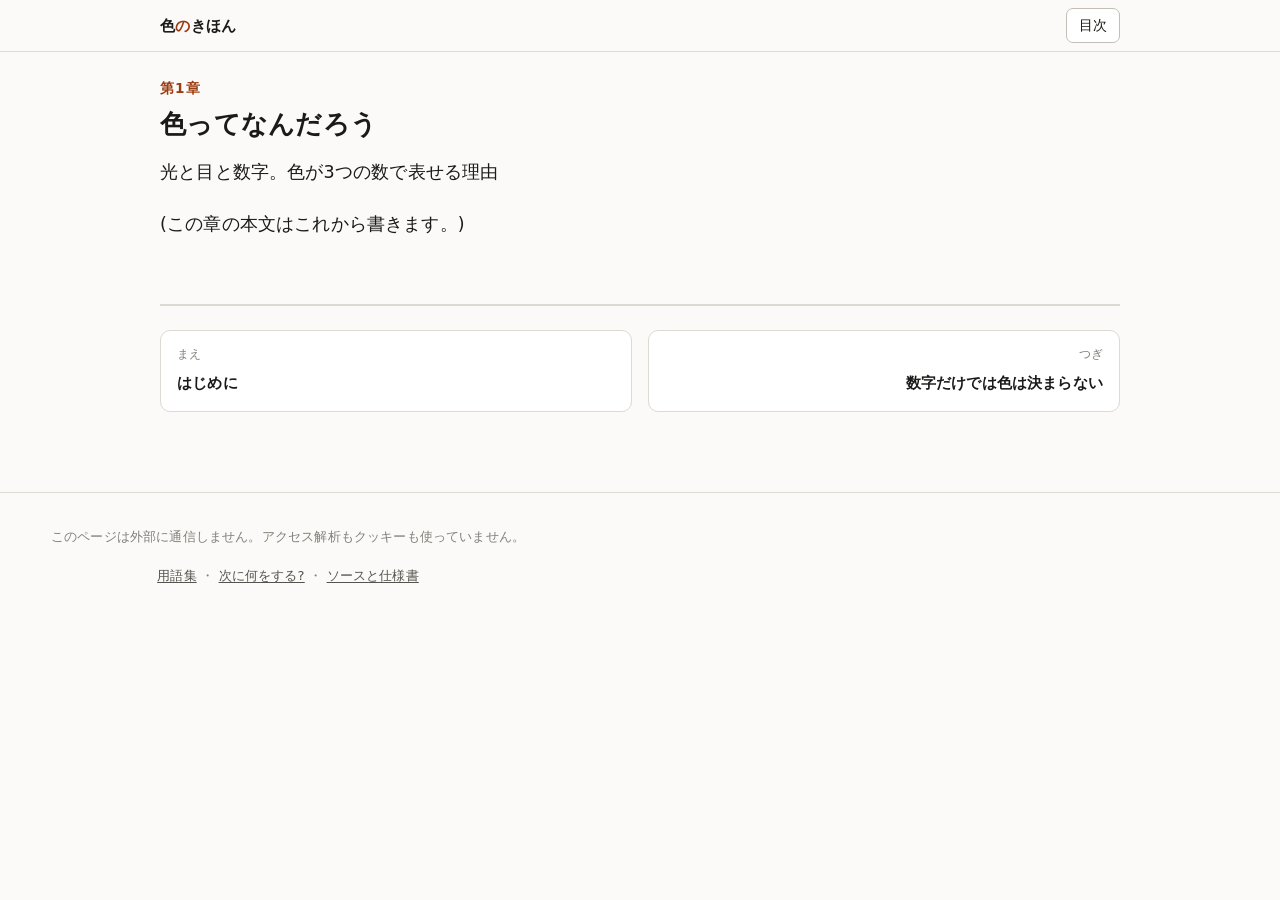
==== ch01.html @ 48e501cc "feat: 学習サイトの基盤を実装 (P1) ビルド不要の静的サイトとして、色計算・描画・UI の土台を作った。  コア: - js/core/color.js: 色空間の定義。原色と白色点から RG" ====
<!DOCTYPE html>
<html lang="ja">
<head>
<meta charset="utf-8">
<meta name="viewport" content="width=device-width, initial-scale=1">
<title>色ってなんだろう | 色のきほん — OCIO と ACES をさわって学ぶ</title>
<meta name="description" content="光と目と数字。色が3つの数で表せる理由">
<meta name="color-scheme" content="light dark">
<link rel="stylesheet" href="assets/css/site.css">
<link rel="icon" href="data:image/svg+xml,%3Csvg xmlns='http://www.w3.org/2000/svg' viewBox='0 0 32 32'%3E%3Crect width='32' height='32' rx='7' fill='%239a3d12'/%3E%3Ccircle cx='12' cy='13' r='6' fill='%23f2b134'/%3E%3Ccircle cx='20' cy='19' r='6' fill='%23e8e4dc' opacity='.85'/%3E%3C/svg%3E">
<script type="module" src="js/main.js"></script>
</head>
<body data-chapter="ch01">
<header class="site-header">
  <div class="site-header-inner">
    <p class="site-title"><a href="index.html">色<span>の</span>きほん</a></p>
    <button class="btn nav-toggle" type="button" aria-controls="chapter-nav" aria-expanded="true" hidden>目次</button>
  </div>
  <nav class="chapter-nav" id="chapter-nav" aria-label="目次">
    <ol>
      <li><a href="index.html"><span class="num">0</span>はじめに</a></li>
      <li><a href="ch01.html" aria-current="page"><span class="num">1</span>色ってなんだろう</a></li>
      <li><a href="ch02.html"><span class="num">2</span>数字だけでは色は決まらない</a></li>
      <li><a href="ch03.html"><span class="num">3</span>明るさの数字は正直じゃない</a></li>
      <li><a href="ch04.html"><span class="num">4</span>見える範囲がちがう</a></li>
      <li><a href="ch05.html"><span class="num">5</span>混ぜると壊れる</a></li>
      <li><a href="ch06.html"><span class="num">6</span>OCIO の登場</a></li>
      <li><a href="ch07.html"><span class="num">7</span>config.ocio をさわる</a></li>
      <li><a href="ch08.html"><span class="num">8</span>ACES というみんなのルール</a></li>
      <li><a href="ch09.html"><span class="num">9</span>グレーディングはどこに入れる</a></li>
      <li><a href="ch10.html"><span class="num">10</span>HDR — 明るいテレビにも届ける</a></li>
      <li><a href="ch11.html"><span class="num">11</span>まとめとチェックテスト</a></li>
      <li><a href="glossary.html"><span class="num">A</span>用語集</a></li>
      <li><a href="next.html"><span class="num">B</span>次に何をする?</a></li>
    </ol>
  </nav>
</header>
<main>
<!-- BODY:START -->
<p class="chapter-kicker">第1章</p>
<h1>色ってなんだろう</h1>
<p class="lead">光と目と数字。色が3つの数で表せる理由</p>
<p>(この章の本文はこれから書きます。)</p>
<!-- BODY:END -->
<nav class="chapter-foot" aria-label="前後の章">
    <a class="prev" href="index.html" rel="prev"><span class="dir">まえ</span><span class="ttl">はじめに</span></a>
    <a class="next" href="ch02.html" rel="next"><span class="dir">つぎ</span><span class="ttl">数字だけでは色は決まらない</span></a>
  </nav>
</main>
<footer class="site-footer">
  <p>このページは外部に通信しません。アクセス解析もクッキーも使っていません。</p>
  <p><a href="glossary.html">用語集</a> ・ <a href="next.html">次に何をする?</a> ・
     <a href="https://github.com/ytaniytani/OCIO-basics">ソースと仕様書</a></p>
</footer>
</body>
</html>
---- assets/css/site.css ----
/* site.css — OCIO/ACES 学習サイトの共通スタイル
   方針: スマートフォンの縦持ちを第一に。外部フォントもCDNも使いません。 */

:root {
  color-scheme: light dark;

  --bg: #fbfaf8;
  --bg-raised: #ffffff;
  --bg-sunken: #f1efec;
  --ink: #1b1a18;
  --ink-soft: #56534e;
  --ink-faint: #83807a;
  --line: #ddd9d3;
  --line-strong: #c3beb6;

  --accent: #9a3d12;
  --accent-soft: #f4e6dd;
  --good: #1f6b3f;
  --good-soft: #e2f0e7;
  --warn: #8a5a00;
  --warn-soft: #f8ecd2;
  --bad: #a32020;
  --bad-soft: #f8e2e0;

  --radius: 10px;
  --shadow: 0 1px 2px rgba(28, 24, 20, .06), 0 6px 18px rgba(28, 24, 20, .05);

  --measure: 34rem;
  --sans: system-ui, -apple-system, "Hiragino Sans", "Hiragino Kaku Gothic ProN",
          "Noto Sans JP", "Yu Gothic UI", Meiryo, sans-serif;
  --mono: ui-monospace, SFMono-Regular, Menlo, Consolas, "Noto Sans Mono", monospace;
}

@media (prefers-color-scheme: dark) {
  :root {
    --bg: #16150f;
    --bg-raised: #1f1d17;
    --bg-sunken: #100f0b;
    --ink: #eae6dd;
    --ink-soft: #b3ada1;
    --ink-faint: #8a857a;
    --line: #34312a;
    --line-strong: #4b473e;
    --accent: #f0a06a;
    --accent-soft: #37271d;
    --good: #7fd0a0;
    --good-soft: #1c2c22;
    --warn: #e2b45c;
    --warn-soft: #2e2617;
    --bad: #f0908a;
    --bad-soft: #331d1c;
    --shadow: 0 1px 2px rgba(0, 0, 0, .4), 0 6px 18px rgba(0, 0, 0, .3);
  }
}

* { box-sizing: border-box; }

html { -webkit-text-size-adjust: 100%; }

body {
  margin: 0;
  background: var(--bg);
  color: var(--ink);
  font-family: var(--sans);
  font-size: 17px;
  line-height: 1.85;
  letter-spacing: .01em;
  overflow-wrap: anywhere;
  word-break: normal;
  line-break: strict;
}

/* ---------- ヘッダとナビ ---------- */

.site-header {
  position: sticky;
  top: 0;
  z-index: 20;
  background: color-mix(in srgb, var(--bg) 88%, transparent);
  backdrop-filter: blur(8px);
  border-bottom: 1px solid var(--line);
}

.site-header-inner {
  max-width: 62rem;
  margin: 0 auto;
  padding: .5rem 1rem;
  display: flex;
  align-items: center;
  gap: .75rem;
}

.site-title {
  font-size: .95rem;
  font-weight: 700;
  margin: 0;
  letter-spacing: .02em;
}
.site-title a { color: inherit; text-decoration: none; }
.site-title span { color: var(--accent); }

.nav-toggle {
  margin-left: auto;
  font-size: .85rem;
  padding: .35rem .7rem;
}

.chapter-nav {
  border-bottom: 1px solid var(--line);
  background: var(--bg-raised);
}
.chapter-nav ol {
  max-width: 62rem;
  margin: 0 auto;
  padding: .5rem 1rem 1rem;
  list-style: none;
  display: grid;
  gap: .15rem;
}
.chapter-nav a {
  display: block;
  padding: .4rem .55rem;
  border-radius: 6px;
  color: var(--ink-soft);
  text-decoration: none;
  font-size: .9rem;
  line-height: 1.5;
}
.chapter-nav a:hover { background: var(--bg-sunken); color: var(--ink); }
.chapter-nav a[aria-current="page"] {
  background: var(--accent-soft);
  color: var(--accent);
  font-weight: 700;
}
.chapter-nav .num {
  display: inline-block;
  min-width: 1.9em;
  color: var(--ink-faint);
  font-variant-numeric: tabular-nums;
}
.chapter-nav a[aria-current="page"] .num { color: inherit; }
.chapter-nav[hidden] { display: none; }

/* ---------- 本文 ---------- */

main {
  max-width: 62rem;
  margin: 0 auto;
  padding: 1.5rem 1rem 5rem;
}

.chapter-kicker {
  color: var(--accent);
  font-weight: 700;
  font-size: .85rem;
  letter-spacing: .08em;
  margin: 0 0 .3rem;
}

h1 {
  font-size: 1.6rem;
  line-height: 1.45;
  margin: 0 0 .8rem;
  letter-spacing: .01em;
}

h2 {
  font-size: 1.2rem;
  line-height: 1.55;
  margin: 3rem 0 .9rem;
  padding-top: .6rem;
  border-top: 2px solid var(--line);
}

h3 { font-size: 1.02rem; margin: 2rem 0 .6rem; }

p, ul, ol, dl { max-width: var(--measure); }
p { margin: 0 0 1.1em; }

main > ul, main > ol { padding-left: 1.3em; margin: 0 0 1.2em; }
li { margin-bottom: .5em; }

a { color: var(--accent); text-underline-offset: .18em; }

code {
  font-family: var(--mono);
  font-size: .88em;
  background: var(--bg-sunken);
  padding: .12em .38em;
  border-radius: 4px;
  border: 1px solid var(--line);
}

pre {
  background: var(--bg-sunken);
  border: 1px solid var(--line);
  border-radius: var(--radius);
  padding: .9rem 1rem;
  overflow-x: auto;
  font-size: .84rem;
  line-height: 1.7;
}
pre code { background: none; border: 0; padding: 0; font-size: inherit; }

ruby rt { font-size: .5em; color: var(--ink-faint); }

/* ---------- 5ステップの見出し ---------- */

.step {
  margin: 2.5rem 0 1rem;
  display: flex;
  align-items: center;
  gap: .55rem;
  font-weight: 700;
  font-size: 1.08rem;
}
.step::before {
  content: attr(data-step);
  flex: none;
  font-size: .7rem;
  letter-spacing: .1em;
  padding: .2em .6em;
  border-radius: 99px;
  background: var(--accent-soft);
  color: var(--accent);
}
.step.step-trouble::before { background: var(--bad-soft); color: var(--bad); }
.step.step-fix::before { background: var(--good-soft); color: var(--good); }

/* ---------- 用語と注意 ---------- */

.term {
  font-weight: 700;
  border-bottom: 2px dotted var(--line-strong);
  text-decoration: none;
  color: inherit;
}
.term:hover { border-bottom-color: var(--accent); }

.note, .callout {
  max-width: var(--measure);
  margin: 1.4rem 0;
  padding: .9rem 1.1rem;
  border-radius: var(--radius);
  border: 1px solid var(--line);
  background: var(--bg-raised);
  font-size: .95rem;
}
.note > :last-child, .callout > :last-child { margin-bottom: 0; }
.note-title { font-weight: 700; margin: 0 0 .4em; font-size: .92rem; }

.callout-warn { background: var(--warn-soft); border-color: transparent; }
.callout-warn .note-title { color: var(--warn); }
.callout-good { background: var(--good-soft); border-color: transparent; }
.callout-good .note-title { color: var(--good); }
.callout-bad { background: var(--bad-soft); border-color: transparent; }
.callout-bad .note-title { color: var(--bad); }

.recap {
  max-width: var(--measure);
  margin: 2.5rem 0;
  padding: 1rem 1.2rem;
  background: var(--accent-soft);
  border-radius: var(--radius);
}
.recap h2, .recap h3 { margin: 0 0 .5rem; border: 0; padding: 0; font-size: 1rem; color: var(--accent); }
.recap ul { margin: 0; padding-left: 1.2em; }
.recap li { margin-bottom: .35em; }

/* ---------- 表 ---------- */

.table-wrap { overflow-x: auto; margin: 1.4rem 0; }
table {
  border-collapse: collapse;
  font-size: .9rem;
  min-width: 100%;
}
th, td {
  border: 1px solid var(--line);
  padding: .5rem .7rem;
  text-align: left;
  vertical-align: top;
}
th { background: var(--bg-sunken); font-weight: 700; }
td.num, th.num { text-align: right; font-variant-numeric: tabular-nums; font-family: var(--mono); }

/* ---------- インタラクティブ部品 ---------- */

.widget {
  margin: 1.8rem 0 2.4rem;
  border: 1px solid var(--line);
  border-radius: var(--radius);
  background: var(--bg-raised);
  box-shadow: var(--shadow);
  overflow: hidden;
}
.widget-wide { max-width: none; }

.w-head {
  display: flex;
  align-items: flex-start;
  gap: .6rem;
  padding: .85rem 1rem .1rem;
}
.w-title { margin: 0; font-size: 1rem; line-height: 1.5; }
.w-badges { margin-left: auto; display: flex; gap: .3rem; flex-wrap: wrap; }

.badge {
  font-size: .68rem;
  font-weight: 700;
  letter-spacing: .04em;
  padding: .2em .55em;
  border-radius: 99px;
  white-space: nowrap;
  line-height: 1.7;
}
.badge-simplified { background: var(--warn-soft); color: var(--warn); }
.badge-gpu { background: var(--bg-sunken); color: var(--ink-faint); }

.w-aim {
  margin: 0;
  padding: 0 1rem .8rem;
  font-size: .88rem;
  color: var(--ink-soft);
  max-width: none;
}

.w-view {
  background: var(--bg-sunken);
  border-top: 1px solid var(--line);
  border-bottom: 1px solid var(--line);
  padding: .8rem;
  display: grid;
  gap: .8rem;
}
.w-view canvas, .w-view svg, .w-view img {
  display: block;
  width: 100%;
  height: auto;
  border-radius: 6px;
  background: #000;
}
.w-view svg { background: transparent; }

.pane { display: grid; gap: .35rem; }
.pane-label {
  font-size: .78rem;
  font-weight: 700;
  color: var(--ink-soft);
  display: flex;
  gap: .4rem;
  align-items: baseline;
}
.pane-label .tag {
  font-weight: 400;
  color: var(--ink-faint);
  font-size: .72rem;
}
.pane-grid { display: grid; gap: .8rem; }
@media (min-width: 40rem) {
  .pane-grid.cols-2 { grid-template-columns: 1fr 1fr; }
  .pane-grid.cols-3 { grid-template-columns: repeat(3, 1fr); }
}

.w-controls {
  padding: .85rem 1rem;
  display: grid;
  gap: .75rem;
}

.w-readout {
  padding: .7rem 1rem;
  background: var(--bg-sunken);
  border-top: 1px solid var(--line);
  font-size: .88rem;
  line-height: 1.7;
  min-height: 2.5rem;
}
.w-readout b { color: var(--accent); font-variant-numeric: tabular-nums; }
.w-readout .kv { font-family: var(--mono); font-size: .85em; }

.w-foot {
  display: flex;
  align-items: center;
  gap: .8rem;
  padding: .6rem 1rem .8rem;
  flex-wrap: wrap;
}

.w-details { font-size: .88rem; flex: 1 1 12rem; }
.w-details summary { cursor: pointer; color: var(--ink-soft); }
.w-details-body { padding-top: .6rem; }
.w-details-body p, .w-details-body ul, .w-details-body table { max-width: none; }

.widget-error { padding: 1rem; }
.widget-error .err { font-size: .75rem; color: var(--ink-faint); }

/* ---------- 操作部品 ---------- */

.btn {
  font: inherit;
  font-size: .85rem;
  padding: .42em .9em;
  border-radius: 7px;
  border: 1px solid var(--line-strong);
  background: var(--bg-raised);
  color: var(--ink);
  cursor: pointer;
  line-height: 1.6;
}
.btn:hover { background: var(--bg-sunken); }
.btn:active { transform: translateY(1px); }

.btn-choice[aria-checked="true"] {
  background: var(--accent);
  border-color: var(--accent);
  color: #fff;
  font-weight: 700;
}
@media (prefers-color-scheme: dark) {
  .btn-choice[aria-checked="true"] { color: #1a1206; }
}

.btn-primary { background: var(--accent); border-color: var(--accent); color: #fff; font-weight: 700; }
@media (prefers-color-scheme: dark) { .btn-primary { color: #1a1206; } }

.ctl { display: grid; gap: .3rem; }
.ctl-label { font-size: .82rem; font-weight: 700; color: var(--ink-soft); }
.ctl-note { font-size: .78rem; color: var(--ink-faint); font-weight: 400; }

.ctl-row { display: flex; align-items: center; gap: .55rem; }
.ctl-range { flex: 1 1 auto; min-width: 6rem; accent-color: var(--accent); height: 1.6rem; }
.ctl-num {
  width: 5.2rem;
  font: inherit;
  font-family: var(--mono);
  font-size: .82rem;
  padding: .25em .4em;
  text-align: right;
  border: 1px solid var(--line-strong);
  border-radius: 6px;
  background: var(--bg);
  color: var(--ink);
}
.ctl-unit { font-size: .8rem; color: var(--ink-faint); min-width: 2rem; }

.ctl-btns { display: flex; flex-wrap: wrap; gap: .35rem; }
.ctl-btns.compact .btn { font-size: .78rem; padding: .3em .65em; }

.ctl-toggle {
  display: flex;
  align-items: center;
  gap: .5rem;
  cursor: pointer;
  font-size: .85rem;
}
.ctl-check { width: 1.05rem; height: 1.05rem; accent-color: var(--accent); }
.ctl-toggle .ctl-label { font-weight: 400; color: var(--ink); }

.ctl-select {
  font: inherit;
  font-size: .85rem;
  padding: .35em .5em;
  border-radius: 6px;
  border: 1px solid var(--line-strong);
  background: var(--bg);
  color: var(--ink);
}

.ctl-group { display: flex; flex-wrap: wrap; gap: .9rem 1.2rem; align-items: flex-end; }
.ctl-group > .ctl { flex: 1 1 12rem; }

.swatch { display: inline-flex; align-items: center; gap: .35rem; }
.swatch-box {
  width: 1.1em; height: 1.1em;
  border-radius: 3px;
  border: 1px solid var(--line-strong);
  display: inline-block;
}

:focus-visible {
  outline: 2px solid var(--accent);
  outline-offset: 2px;
  border-radius: 4px;
}

/* ---------- JavaScript が動かないとき ---------- */

.js-required {
  border: 1px dashed var(--line-strong);
  border-radius: var(--radius);
  padding: 1rem;
  margin: 1.6rem 0;
  color: var(--ink-soft);
  font-size: .9rem;
  background: var(--bg-sunken);
}
.js-required .fallback-title { font-weight: 700; margin-bottom: .3em; }

/* ---------- 章の前後リンク ---------- */

.chapter-foot {
  margin-top: 4rem;
  padding-top: 1.5rem;
  border-top: 2px solid var(--line);
  display: flex;
  gap: 1rem;
  flex-wrap: wrap;
  justify-content: space-between;
}
.chapter-foot a {
  flex: 1 1 12rem;
  padding: .8rem 1rem;
  border: 1px solid var(--line);
  border-radius: var(--radius);
  background: var(--bg-raised);
  text-decoration: none;
  color: var(--ink);
}
.chapter-foot a:hover { border-color: var(--accent); }
.chapter-foot .dir { display: block; font-size: .74rem; color: var(--ink-faint); }
.chapter-foot .ttl { font-weight: 700; font-size: .92rem; }
.chapter-foot .next { text-align: right; }

.site-footer {
  border-top: 1px solid var(--line);
  padding: 2rem 1rem 3rem;
  color: var(--ink-faint);
  font-size: .82rem;
  text-align: center;
}
.site-footer a { color: var(--ink-soft); }

/* ---------- トップページ ---------- */

.hero { padding: 1rem 0 .5rem; }
.hero h1 { font-size: 1.9rem; }
.hero .lead { font-size: 1.05rem; color: var(--ink-soft); max-width: var(--measure); }

.toc-grid {
  display: grid;
  gap: .7rem;
  margin: 1.5rem 0;
  max-width: none;
  padding: 0;
  list-style: none;
}
@media (min-width: 46rem) { .toc-grid { grid-template-columns: 1fr 1fr; } }
.toc-grid li { margin: 0; }
.toc-card {
  display: block;
  padding: .9rem 1rem;
  border: 1px solid var(--line);
  border-radius: var(--radius);
  background: var(--bg-raised);
  text-decoration: none;
  color: var(--ink);
  height: 100%;
}
.toc-card:hover { border-color: var(--accent); }
.toc-card .n { font-size: .74rem; color: var(--accent); font-weight: 700; letter-spacing: .06em; }
.toc-card .t { display: block; font-weight: 700; margin: .1rem 0 .25rem; }
.toc-card .d { display: block; font-size: .84rem; color: var(--ink-soft); line-height: 1.65; }
.toc-card .done { color: var(--good); font-size: .78rem; font-weight: 700; }

@media (prefers-reduced-motion: reduce) {
  *, *::before, *::after {
    animation-duration: .001ms !important;
    transition-duration: .001ms !important;
    scroll-behavior: auto !important;
  }
}

@media (min-width: 52rem) {
  body { font-size: 17.5px; }
  .chapter-nav ol { grid-template-columns: repeat(2, 1fr); }
}

/* ---------- メーター(I-01 など) ---------- */

.meters { display: grid; gap: .4rem; }
.meter {
  display: grid;
  grid-template-columns: 6.5rem 1fr 4rem;
  align-items: center;
  gap: .6rem;
  font-size: .82rem;
}
.meter .mk { color: var(--ink-soft); font-weight: 700; }
.meter .mb {
  height: .62rem;
  background: var(--bg);
  border: 1px solid var(--line-strong);
  border-radius: 99px;
  overflow: hidden;
}
.meter .mb i { display: block; height: 100%; background: var(--accent); }
.meter .mv {
  font-family: var(--mono);
  font-variant-numeric: tabular-nums;
  text-align: right;
  font-size: .8rem;
}
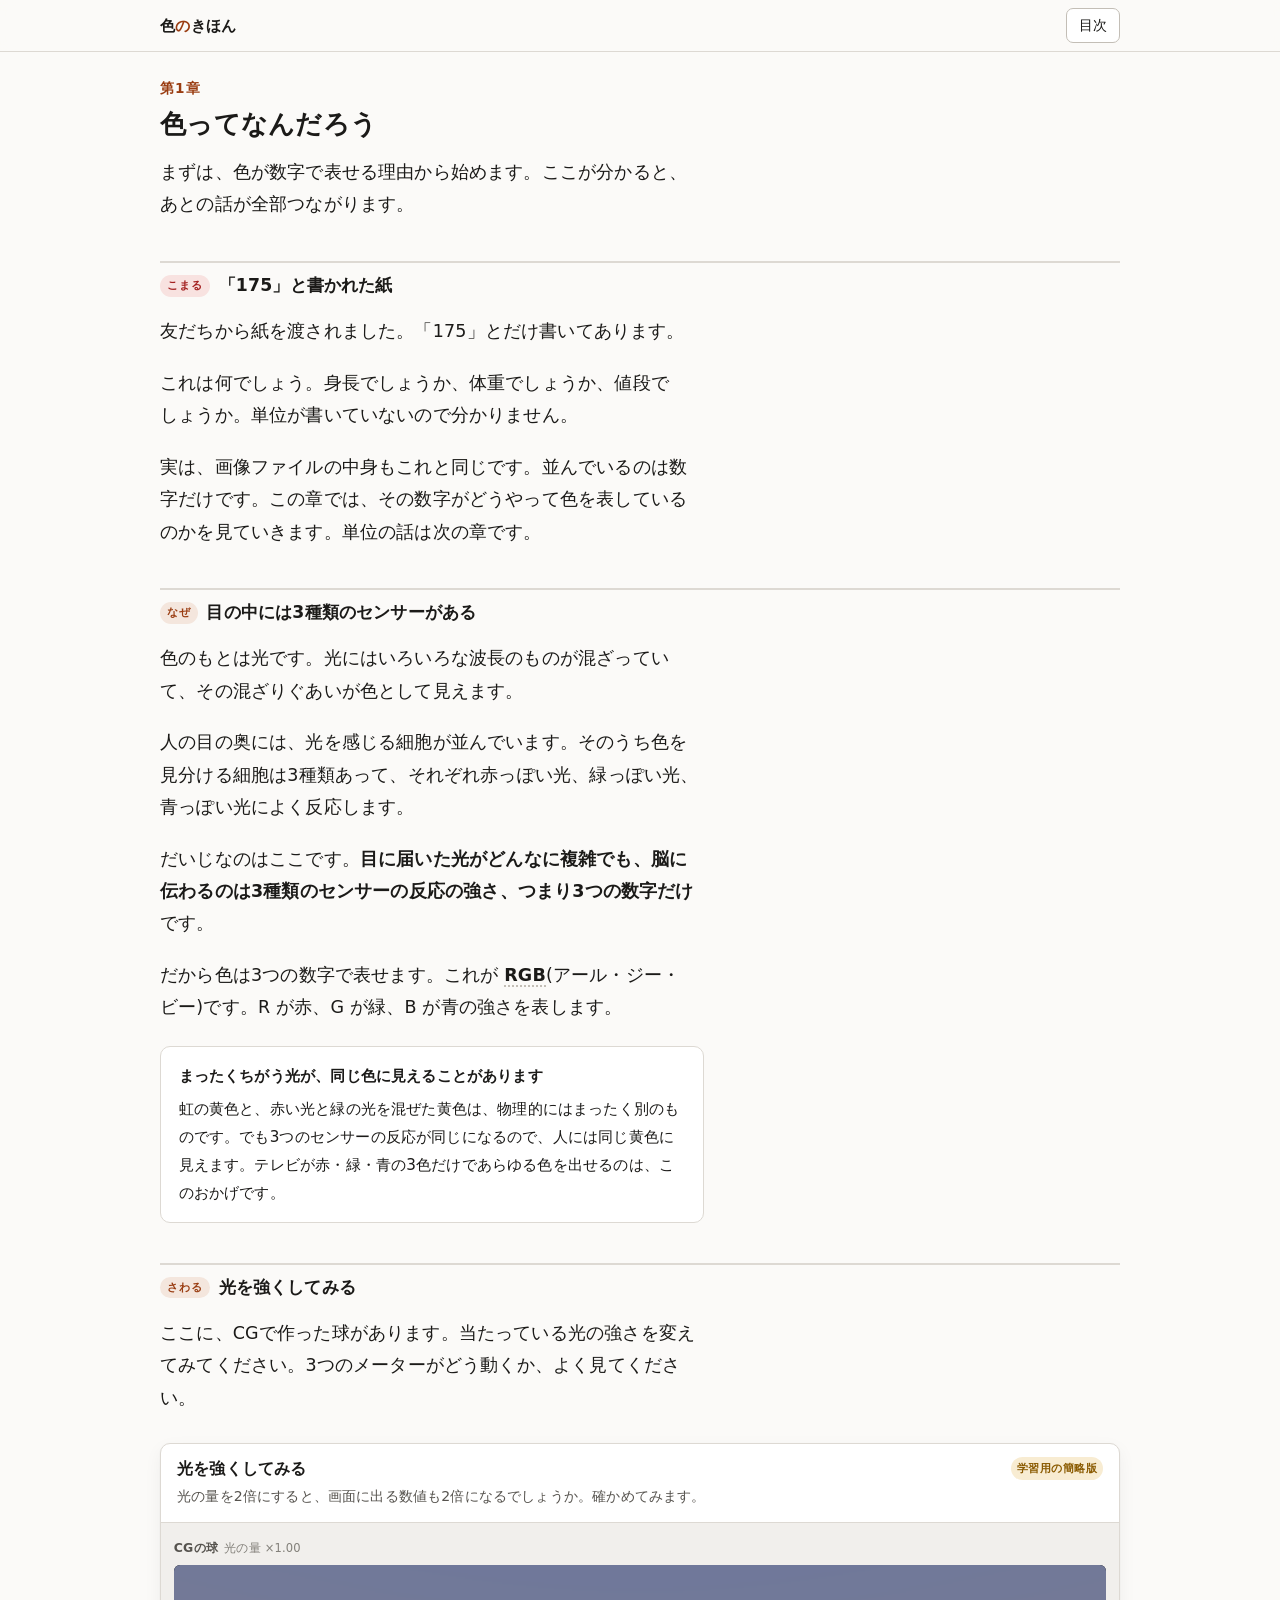
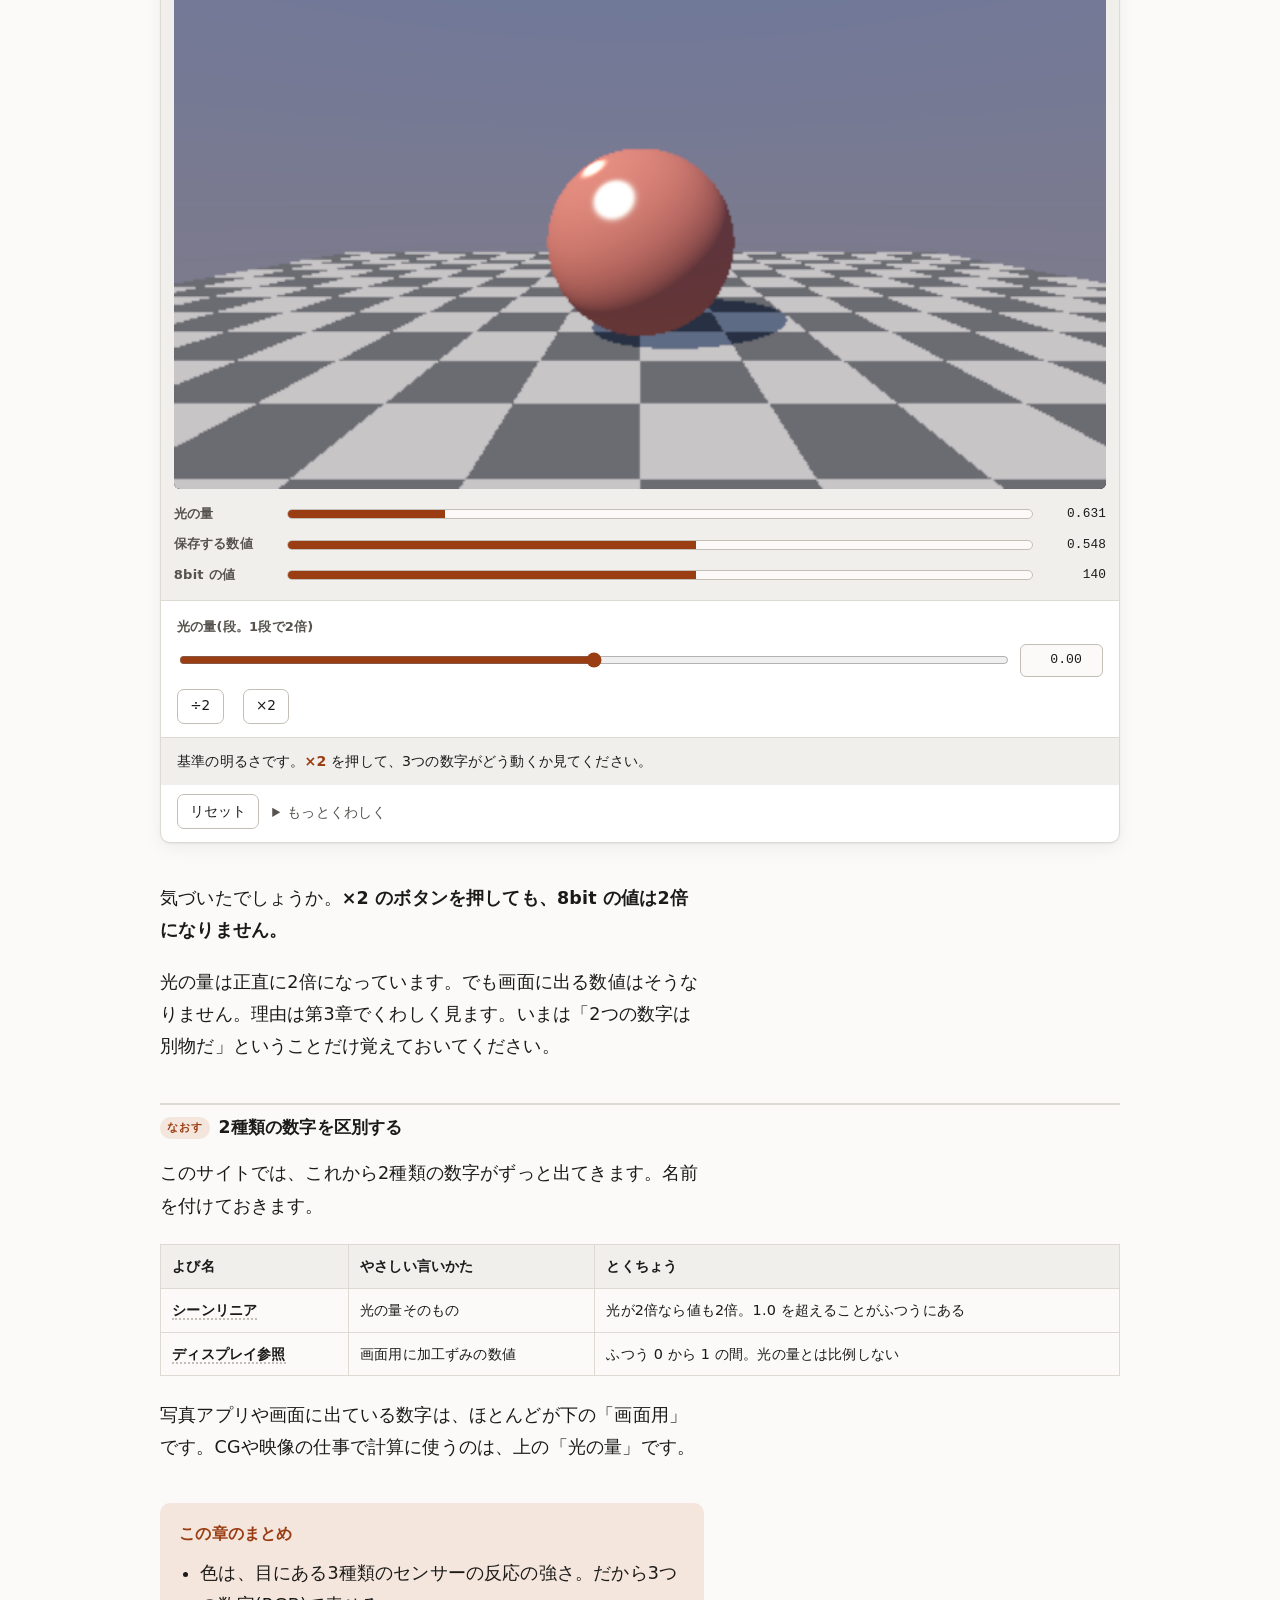
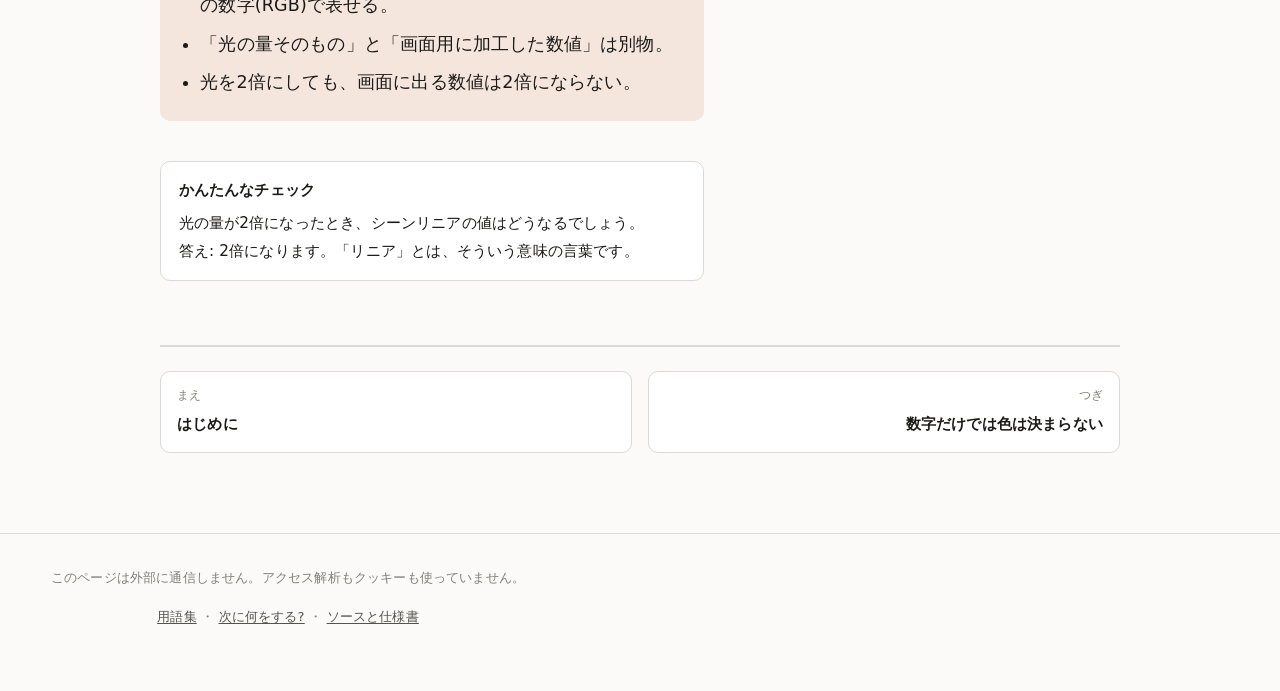
==== commit 0e21dde0: "feat: 第1章から第5章と、そのインタラクティブ部品 (P2) 「なぜ色の管理が要るのか」がここまでで独立して成立する状態にした。  章: - 第1章 色ってなんだろう: 目の3種類のセンサーと " ====
--- a/ch01.html
+++ b/ch01.html
@@ -39,8 +39,76 @@
 <!-- BODY:START -->
 <p class="chapter-kicker">第1章</p>
 <h1>色ってなんだろう</h1>
-<p class="lead">光と目と数字。色が3つの数で表せる理由</p>
-<p>(この章の本文はこれから書きます。)</p>
+<p class="lead">まずは、色が数字で表せる理由から始めます。ここが分かると、あとの話が全部つながります。</p>
+
+<h2 class="step step-trouble" data-step="こまる">「175」と書かれた紙</h2>
+
+<p>友だちから紙を渡されました。「175」とだけ書いてあります。</p>
+
+<p>これは何でしょう。身長でしょうか、体重でしょうか、値段でしょうか。単位が書いていないので分かりません。</p>
+
+<p>実は、画像ファイルの中身もこれと同じです。並んでいるのは数字だけです。この章では、その数字がどうやって色を表しているのかを見ていきます。単位の話は次の章です。</p>
+
+<h2 class="step" data-step="なぜ">目の中には3種類のセンサーがある</h2>
+
+<p>色のもとは光です。光にはいろいろな波長のものが混ざっていて、その混ざりぐあいが色として見えます。</p>
+
+<p>人の目の奥には、光を感じる細胞が並んでいます。そのうち色を見分ける細胞は3種類あって、それぞれ赤っぽい光、緑っぽい光、青っぽい光によく反応します。</p>
+
+<p>だいじなのはここです。<strong>目に届いた光がどんなに複雑でも、脳に伝わるのは3種類のセンサーの反応の強さ、つまり3つの数字だけ</strong>です。</p>
+
+<p>だから色は3つの数字で表せます。これが <span class="term">RGB</span>(アール・ジー・ビー)です。R が赤、G が緑、B が青の強さを表します。</p>
+
+<div class="note">
+  <p class="note-title">まったくちがう光が、同じ色に見えることがあります</p>
+  <p>虹の黄色と、赤い光と緑の光を混ぜた黄色は、物理的にはまったく別のものです。でも3つのセンサーの反応が同じになるので、人には同じ黄色に見えます。テレビが赤・緑・青の3色だけであらゆる色を出せるのは、このおかげです。</p>
+</div>
+
+<h2 class="step" data-step="さわる">光を強くしてみる</h2>
+
+<p>ここに、CGで作った球があります。当たっている光の強さを変えてみてください。3つのメーターがどう動くか、よく見てください。</p>
+
+<div data-widget="i01" class="js-mount">
+  <div class="js-required">
+    <p class="fallback-title">ここは動かして見る部分です</p>
+    <p>JavaScript を有効にすると、光の強さを変えながら3つの数値の動きを見られます。ポイントは、光の量を2倍にしても、画面に出る数値は2倍にならないということです。</p>
+  </div>
+</div>
+
+<p>気づいたでしょうか。<strong>×2 のボタンを押しても、8bit の値は2倍になりません。</strong></p>
+
+<p>光の量は正直に2倍になっています。でも画面に出る数値はそうなりません。理由は第3章でくわしく見ます。いまは「2つの数字は別物だ」ということだけ覚えておいてください。</p>
+
+<h2 class="step" data-step="なおす">2種類の数字を区別する</h2>
+
+<p>このサイトでは、これから2種類の数字がずっと出てきます。名前を付けておきます。</p>
+
+<div class="table-wrap">
+<table>
+<thead><tr><th>よび名</th><th>やさしい言いかた</th><th>とくちょう</th></tr></thead>
+<tbody>
+<tr><td><span class="term">シーンリニア</span></td><td>光の量そのもの</td><td>光が2倍なら値も2倍。1.0 を超えることがふつうにある</td></tr>
+<tr><td><span class="term">ディスプレイ参照</span></td><td>画面用に加工ずみの数値</td><td>ふつう 0 から 1 の間。光の量とは比例しない</td></tr>
+</tbody>
+</table>
+</div>
+
+<p>写真アプリや画面に出ている数字は、ほとんどが下の「画面用」です。CGや映像の仕事で計算に使うのは、上の「光の量」です。</p>
+
+<div class="recap">
+  <h3>この章のまとめ</h3>
+  <ul>
+    <li>色は、目にある3種類のセンサーの反応の強さ。だから3つの数字(RGB)で表せる。</li>
+    <li>「光の量そのもの」と「画面用に加工した数値」は別物。</li>
+    <li>光を2倍にしても、画面に出る数値は2倍にならない。</li>
+  </ul>
+</div>
+
+<div class="note">
+  <p class="note-title">かんたんなチェック</p>
+  <p>光の量が2倍になったとき、シーンリニアの値はどうなるでしょう。<br>
+     答え: 2倍になります。「リニア」とは、そういう意味の言葉です。</p>
+</div>
 <!-- BODY:END -->
 <nav class="chapter-foot" aria-label="前後の章">
     <a class="prev" href="index.html" rel="prev"><span class="dir">まえ</span><span class="ttl">はじめに</span></a>
--- a/assets/css/site.css
+++ b/assets/css/site.css
@@ -55,6 +55,8 @@
 
 * { box-sizing: border-box; }
 
+[hidden] { display: none !important; }
+
 html { -webkit-text-size-adjust: 100%; }
 
 body {
@@ -601,3 +603,59 @@
   text-align: right;
   font-size: .8rem;
 }
+
+/* ---------- クイズ(I-02) ---------- */
+
+.quiz { display: grid; gap: .7rem; }
+.quiz-q { margin: 0; font-weight: 700; max-width: none; }
+.quiz-hint { margin: 0; font-size: .85rem; color: var(--ink-soft); max-width: none; }
+.quiz-choices { display: flex; flex-wrap: wrap; gap: .45rem; }
+.btn-choice-q { min-width: 4.5rem; font-variant-numeric: tabular-nums; }
+.btn-choice-q.is-right { background: var(--good-soft); border-color: var(--good); color: var(--good); font-weight: 700; }
+.btn-choice-q.is-wrong { background: var(--bad-soft); border-color: var(--bad); color: var(--bad); }
+.btn-choice-q:disabled { cursor: default; opacity: 1; }
+.quiz-why { margin: 0; font-size: .88rem; max-width: none; }
+.proof-chip {
+  display: inline-block;
+  width: 2.4rem; height: 1rem;
+  border-radius: 3px;
+  border: 1px solid var(--line-strong);
+  vertical-align: middle;
+}
+
+/* ---------- グラフ(I-03) ---------- */
+
+.curve-svg { touch-action: none; cursor: crosshair; background: var(--bg-raised); }
+.curve-svg .grid { stroke: var(--line); stroke-width: 1; }
+.curve-svg .ax { fill: var(--ink-faint); font-size: 11px; font-family: var(--mono); }
+.curve-svg .axname { fill: var(--ink-soft); font-size: 12px; font-weight: 700; }
+.curve-svg .curve-ref { fill: none; stroke: var(--ink-faint); stroke-width: 1.5; stroke-dasharray: 4 4; }
+.curve-svg .curve-main { fill: none; stroke: var(--accent); stroke-width: 2.6; stroke-linejoin: round; }
+.curve-svg .grey-line { stroke: var(--ink-faint); stroke-width: 1; stroke-dasharray: 2 3; }
+.curve-svg .grey-dot { fill: var(--ink-soft); }
+.curve-svg .grey-label { fill: var(--ink-soft); font-size: 11px; }
+.curve-svg .probe-dot { fill: none; stroke: var(--ink); stroke-width: 2.2; }
+
+.ramp-canvas { image-rendering: auto; height: 44px; }
+
+/* ---------- 色度図(I-04) ---------- */
+
+.w-view canvas.cie-canvas { background: #0e0e10; }
+.cie-canvas { cursor: crosshair; touch-action: manipulation; max-width: 460px; margin: 0 auto; }
+.legend-chip {
+  display: inline-block;
+  width: .9rem; height: .55rem;
+  border-radius: 2px;
+  border: 1px solid var(--line-strong);
+  vertical-align: middle;
+}
+.btn-choice-on { background: var(--bg-sunken); font-weight: 700; }
+tr.row-off { opacity: .45; }
+
+/* ---------- ヒストグラム(I-06) ---------- */
+
+.hist-canvas { height: 90px; background: var(--bg-raised); }
+
+.diff-wrap { display: grid; }
+@media (min-width: 40rem) { .diff-wrap { max-width: 50%; } }
+td.num, th.num { white-space: nowrap; }
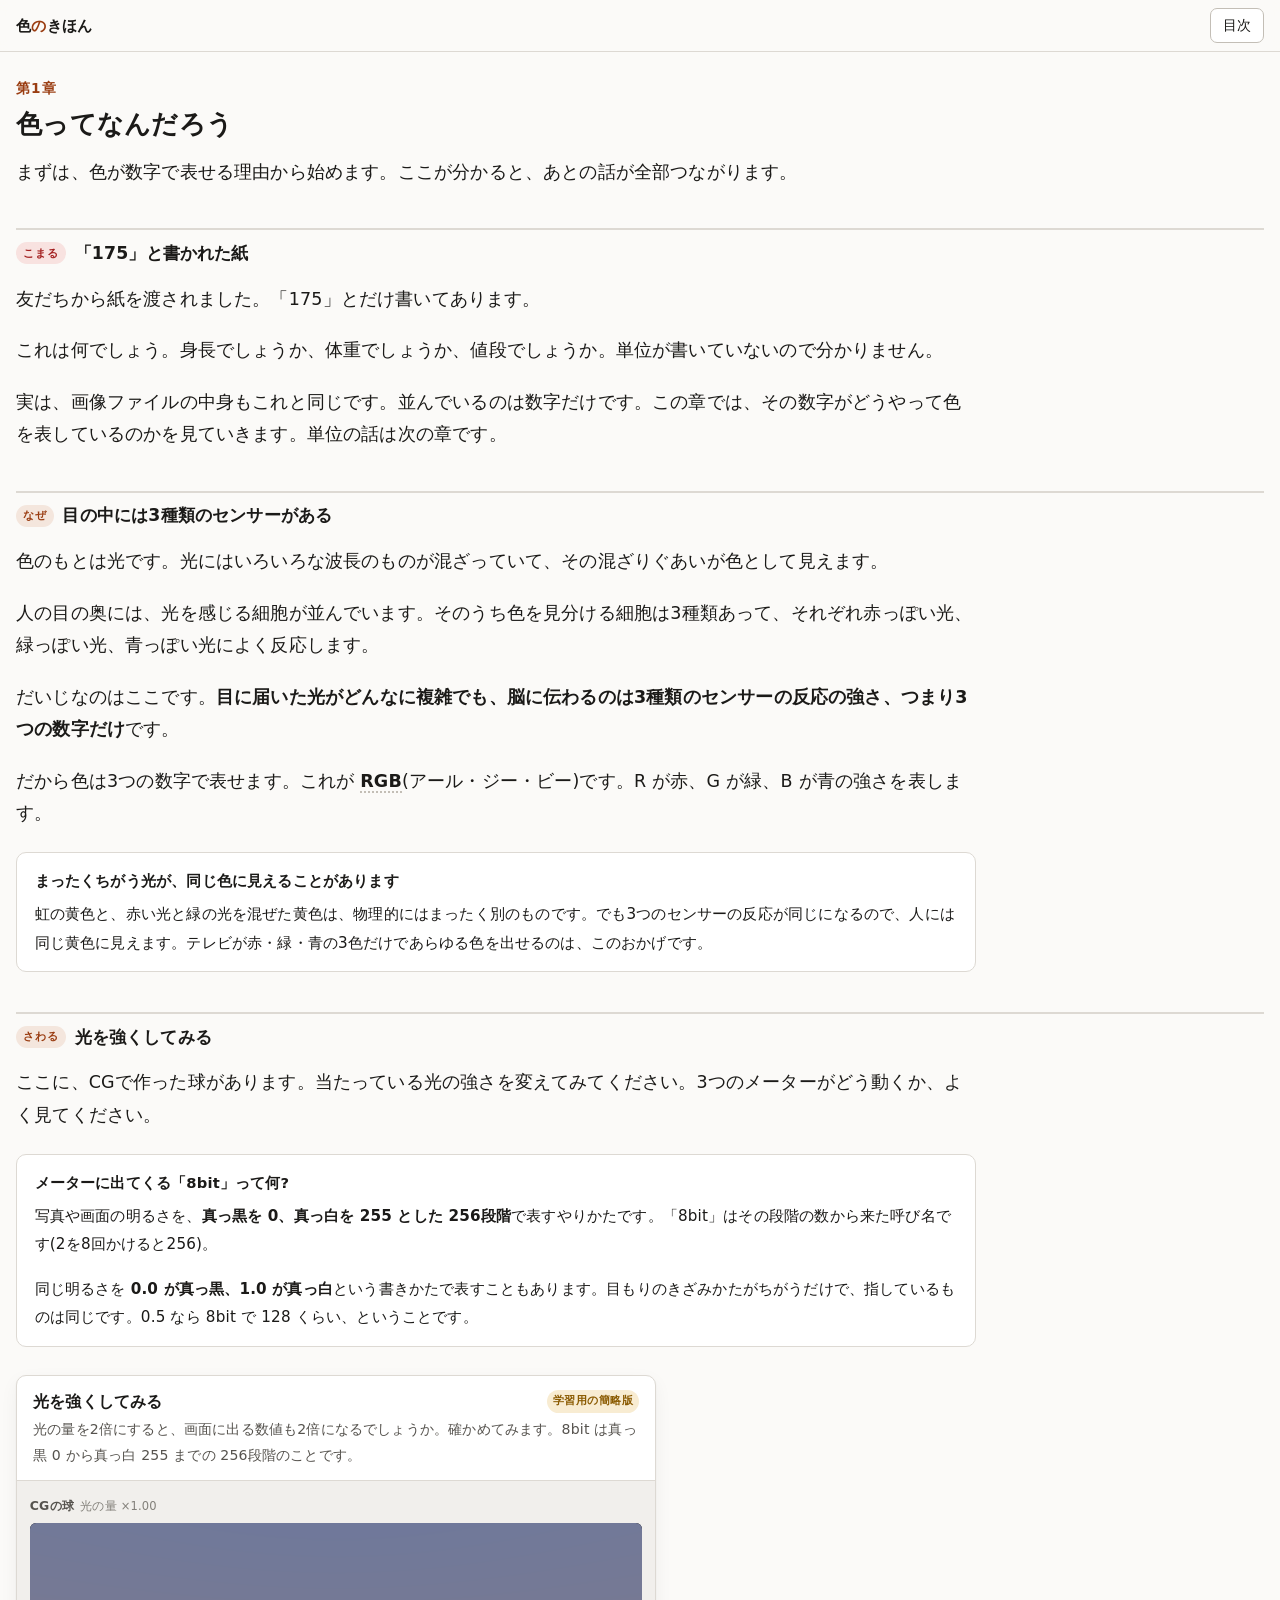
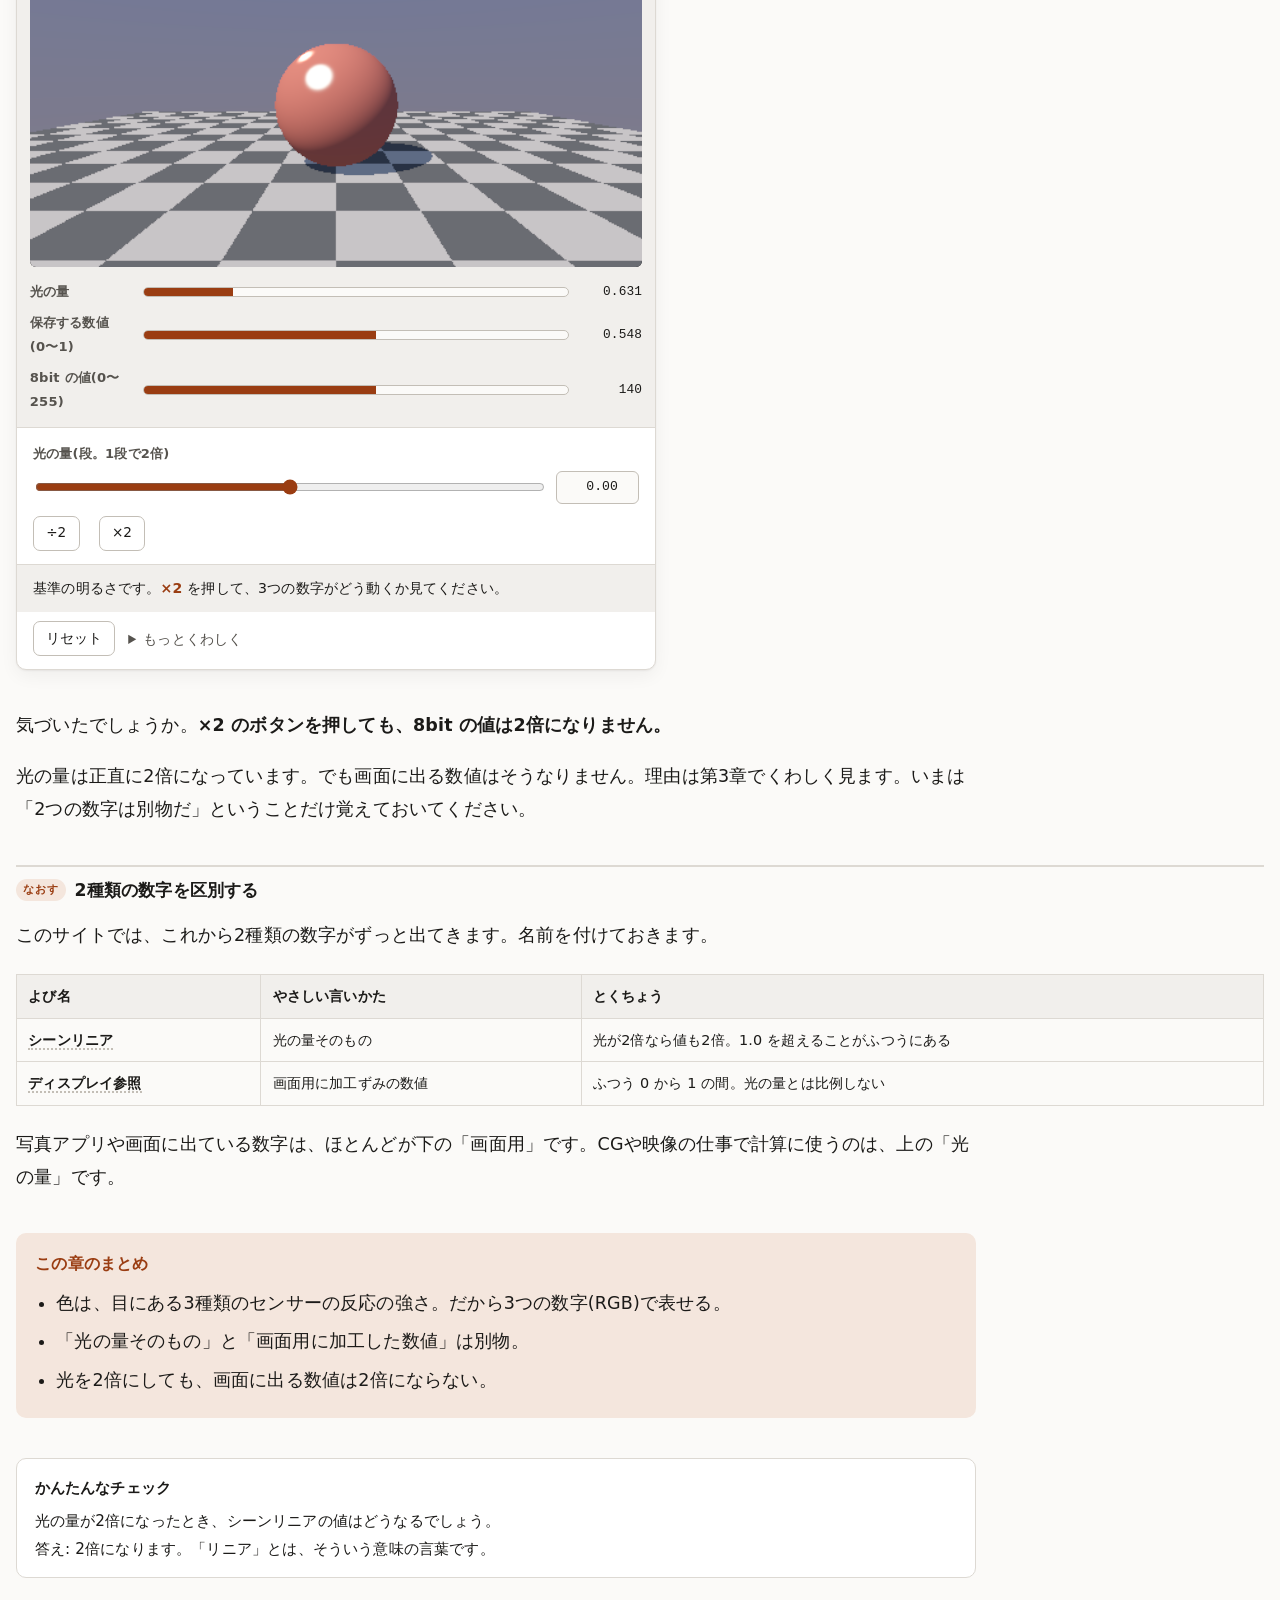
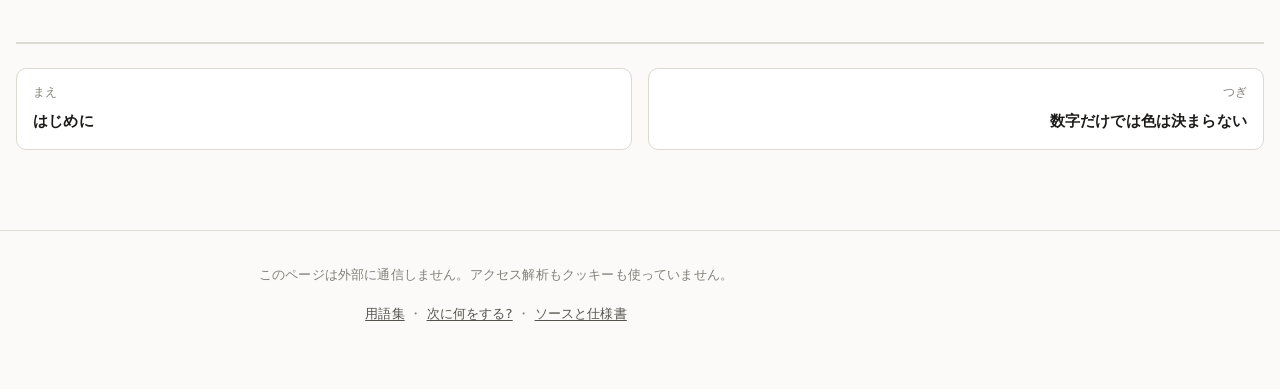
==== commit 17f2041e: "初心者向けの用語と単位の説明を足し、第3章の数値を修正 読者(中学生)がつまずく2点を直した。  - 8bit を初出(第1章 I-01 のメーター)で説明。「真っ黒 0 から   真っ白 255 ま" ====
--- a/ch01.html
+++ b/ch01.html
@@ -68,6 +68,12 @@
 
 <p>ここに、CGで作った球があります。当たっている光の強さを変えてみてください。3つのメーターがどう動くか、よく見てください。</p>
 
+<div class="note">
+  <p class="note-title">メーターに出てくる「8bit」って何?</p>
+  <p>写真や画面の明るさを、<strong>真っ黒を 0、真っ白を 255 とした 256段階</strong>で表すやりかたです。「8bit」はその段階の数から来た呼び名です(2を8回かけると256)。</p>
+  <p>同じ明るさを <strong>0.0 が真っ黒、1.0 が真っ白</strong>という書きかたで表すこともあります。目もりのきざみかたがちがうだけで、指しているものは同じです。0.5 なら 8bit で 128 くらい、ということです。</p>
+</div>
+
 <div data-widget="i01" class="js-mount">
   <div class="js-required">
     <p class="fallback-title">ここは動かして見る部分です</p>
--- a/assets/css/site.css
+++ b/assets/css/site.css
@@ -3,6 +3,11 @@
 
 :root {
   color-scheme: light dark;
+
+  /* ページの本体・ヘッダー・目次がそろって使う横幅。
+     このサイトはスマホでの見た目より、デスクトップで広く使うことを優先する。
+     本文の段落だけは --measure で別途せまく保つので、読みやすさは崩れない。 */
+  --content-max: 90rem;
 
   --bg: #fbfaf8;
   --bg-raised: #ffffff;
@@ -25,7 +30,11 @@
   --radius: 10px;
   --shadow: 0 1px 2px rgba(28, 24, 20, .06), 0 6px 18px rgba(28, 24, 20, .05);
 
-  --measure: 34rem;
+  --measure: 60rem;
+  /* 画像やキャンバスを含む通常サイズの部品は、本文より狭い幅を基準にする。
+     本文と同じ幅にすると、正方形に近い画像が大きくなりすぎて縦にも伸び、
+     操作パネルが画面の下のほうに追いやられてしまうため。 */
+  --widget-max: 40rem;
   --sans: system-ui, -apple-system, "Hiragino Sans", "Hiragino Kaku Gothic ProN",
           "Noto Sans JP", "Yu Gothic UI", Meiryo, sans-serif;
   --mono: ui-monospace, SFMono-Regular, Menlo, Consolas, "Noto Sans Mono", monospace;
@@ -84,7 +93,7 @@
 }
 
 .site-header-inner {
-  max-width: 62rem;
+  max-width: var(--content-max);
   margin: 0 auto;
   padding: .5rem 1rem;
   display: flex;
@@ -112,7 +121,7 @@
   background: var(--bg-raised);
 }
 .chapter-nav ol {
-  max-width: 62rem;
+  max-width: var(--content-max);
   margin: 0 auto;
   padding: .5rem 1rem 1rem;
   list-style: none;
@@ -146,7 +155,7 @@
 /* ---------- 本文 ---------- */
 
 main {
-  max-width: 62rem;
+  max-width: var(--content-max);
   margin: 0 auto;
   padding: 1.5rem 1rem 5rem;
 }
@@ -258,6 +267,17 @@
 .callout-bad { background: var(--bad-soft); border-color: transparent; }
 .callout-bad .note-title { color: var(--bad); }
 
+/* 用語の言い換え。本文の流れを止めずに、初めて出た言葉をその場で補います。
+   note より軽く見せたいので、左の線だけで区別します。 */
+.aside {
+  max-width: var(--measure);
+  margin: 1rem 0 1.4rem;
+  padding: .1rem 0 .1rem .9rem;
+  border-left: 3px solid var(--line-strong);
+  color: var(--ink-soft);
+  font-size: .95rem;
+}
+
 .recap {
   max-width: var(--measure);
   margin: 2.5rem 0;
@@ -290,12 +310,16 @@
 
 .widget {
   margin: 1.8rem 0 2.4rem;
+  max-width: var(--widget-max);
   border: 1px solid var(--line);
   border-radius: var(--radius);
   background: var(--bg-raised);
   box-shadow: var(--shadow);
   overflow: hidden;
 }
+/* 横ならびの比較・グラフ・エディタなど、広さが要る部品だけこれを付ける。
+   図と表を横にならべる I-04、左右比較の I-05〜I-07、
+   設定エディタの I-10、タイムラインの I-08、ACESマップの I-11 など。 */
 .widget-wide { max-width: none; }
 
 .w-head {
@@ -634,6 +658,8 @@
 .curve-svg .grey-line { stroke: var(--ink-faint); stroke-width: 1; stroke-dasharray: 2 3; }
 .curve-svg .grey-dot { fill: var(--ink-soft); }
 .curve-svg .grey-label { fill: var(--ink-soft); font-size: 11px; }
+.curve-svg .grey-label-strong { fill: var(--ink); font-weight: 700; }
+.curve-svg .grey-label-bg { fill: var(--bg-raised); opacity: .92; }
 .curve-svg .probe-dot { fill: none; stroke: var(--ink); stroke-width: 2.2; }
 
 .ramp-canvas { image-rendering: auto; height: 44px; }
@@ -659,3 +685,308 @@
 .diff-wrap { display: grid; }
 @media (min-width: 40rem) { .diff-wrap { max-width: 50%; } }
 td.num, th.num { white-space: nowrap; }
+
+/* ---------- config.ocio エディタ(I-10) ---------- */
+
+.editor-layout { display: grid; gap: 1rem; }
+@media (min-width: 56rem) { .editor-layout { grid-template-columns: 1.15fr 1fr; } }
+.ed-col { display: grid; gap: .4rem; align-content: start; }
+
+.editor {
+  display: flex;
+  background: var(--bg);
+  border: 1px solid var(--line-strong);
+  border-radius: 8px;
+  overflow: hidden;
+  font-family: var(--mono);
+  font-size: 12.5px;
+  line-height: 1.55;
+  height: 22rem;
+}
+.ed-gutter {
+  flex: none;
+  padding: .6rem .5rem .6rem .7rem;
+  text-align: right;
+  color: var(--ink-faint);
+  background: var(--bg-sunken);
+  border-right: 1px solid var(--line);
+  white-space: pre;
+  overflow: hidden;
+  user-select: none;
+  font-variant-numeric: tabular-nums;
+}
+.ed-wrap { position: relative; flex: 1 1 auto; overflow: hidden; }
+.ed-hl, .ed-input {
+  margin: 0;
+  padding: .6rem .7rem;
+  font: inherit;
+  white-space: pre;
+  overflow: auto;
+  border: 0;
+  position: absolute;
+  inset: 0;
+  tab-size: 2;
+}
+.ed-hl { background: none; color: var(--ink); pointer-events: none; border-radius: 0; }
+.ed-input {
+  background: transparent;
+  color: transparent;
+  caret-color: var(--accent);
+  resize: none;
+  outline: none;
+}
+.ed-input::selection { background: color-mix(in srgb, var(--accent) 35%, transparent); }
+
+.y-line { display: block; }
+.y-line.y-bad { background: color-mix(in srgb, var(--bad) 16%, transparent); }
+.y-key { color: var(--accent); font-weight: 700; }
+.y-tag { color: var(--good); }
+.y-str { color: var(--warn); }
+.y-num { color: var(--ink-soft); }
+.y-cm { color: var(--ink-faint); font-style: italic; }
+
+.ed-problems { display: grid; gap: .3rem; font-size: .8rem; font-family: var(--sans); }
+.prob {
+  display: flex;
+  gap: .55rem;
+  padding: .45rem .6rem;
+  border-radius: 6px;
+  line-height: 1.6;
+}
+.prob-line { flex: none; font-family: var(--mono); font-size: .74rem; opacity: .8; padding-top: .1em; }
+.prob-body { display: grid; gap: .1rem; }
+.prob-fix { font-size: .78rem; opacity: .85; }
+.prob-err { background: var(--bad-soft); color: var(--bad); }
+.prob-warn { background: var(--warn-soft); color: var(--warn); }
+.prob-ok { background: var(--good-soft); color: var(--good); }
+
+.preview-canvas { background: #000; border-radius: 6px; width: 100%; height: auto; }
+.preview-controls { display: flex; flex-wrap: wrap; gap: .6rem; }
+.preview-controls .ctl { flex: 1 1 8rem; }
+
+.task-goal { margin: 0; font-size: .92rem; max-width: none; }
+.task-hints { display: grid; gap: .25rem; }
+.task-hints .hint {
+  margin: 0; font-size: .85rem; max-width: none;
+  padding: .4rem .6rem; background: var(--bg-sunken); border-radius: 6px;
+}
+.task-result { margin: 0; font-size: .9rem; font-weight: 700; max-width: none; }
+.task-result.is-ok { color: var(--good); }
+.task-result.is-pending { color: var(--ink-soft); font-weight: 400; }
+.btn-snippet { font-size: .76rem; }
+
+/* ---------- パイプライン(I-09 など) ---------- */
+
+.pipeline { display: grid; gap: .6rem; }
+.slot-row { display: flex; flex-wrap: wrap; gap: .5rem; align-items: stretch; }
+.slot {
+  flex: 1 1 8rem;
+  min-height: 4.2rem;
+  border: 2px dashed var(--line-strong);
+  border-radius: 8px;
+  display: grid;
+  place-items: center;
+  padding: .4rem;
+  text-align: center;
+  font-size: .82rem;
+  background: var(--bg);
+}
+.slot.filled { border-style: solid; background: var(--bg-raised); }
+.slot.is-target { border-color: var(--accent); background: var(--accent-soft); }
+.slot .slot-num { font-size: .68rem; color: var(--ink-faint); display: block; }
+.block {
+  border: 1px solid var(--line-strong);
+  border-radius: 8px;
+  background: var(--bg-raised);
+  padding: .5rem .7rem;
+  font-size: .82rem;
+  cursor: grab;
+  text-align: center;
+  line-height: 1.5;
+}
+.block.selected { border-color: var(--accent); background: var(--accent-soft); font-weight: 700; }
+.block.is-dummy { opacity: .85; }
+.block-tray { display: flex; flex-wrap: wrap; gap: .5rem; }
+.pipeline-arrow { align-self: center; color: var(--ink-faint); font-size: 1.1rem; }
+
+/* ---------- ACES 全景マップ(I-11) ---------- */
+
+.aces-strip {
+  display: flex;
+  gap: .3rem;
+  align-items: stretch;
+  overflow-x: auto;
+  padding-bottom: .4rem;
+  scrollbar-width: thin;
+}
+.stage-card {
+  flex: 0 0 8.2rem;
+  display: grid;
+  gap: .3rem;
+  padding: .35rem;
+  border: 2px solid var(--line);
+  border-radius: 8px;
+  background: var(--bg-raised);
+  cursor: pointer;
+  font: inherit;
+  color: inherit;
+  text-align: center;
+}
+.stage-card.is-selected { border-color: var(--accent); background: var(--accent-soft); }
+.stage-thumb-canvas { width: 100%; height: auto; border-radius: 4px; background: #000; display: block; }
+.stage-name { font-size: .76rem; font-weight: 700; line-height: 1.4; }
+.stage-arrow { align-self: center; color: var(--ink-faint); flex: none; }
+
+.stage-explain { font-size: .88rem; }
+.stage-why, .stage-extra { margin: 0 0 .3em; max-width: none; }
+.stage-extra { color: var(--ink-soft); font-size: .85rem; }
+
+.hdr-notice {
+  margin: 0;
+  font-size: .78rem;
+  color: var(--warn);
+  background: var(--warn-soft);
+  padding: .4rem .6rem;
+  border-radius: 6px;
+  max-width: none;
+}
+
+/* ---------- 学園祭タイムライン(I-08) ---------- */
+
+.timeline { display: flex; gap: .25rem; }
+.strip-canvas { flex: 1 1 0; min-width: 0; height: auto; border-radius: 4px; background: #000; }
+.adv-box { display: grid; gap: .6rem; padding: .6rem; background: var(--bg-sunken); border-radius: 8px; }
+@media (min-width: 40rem) { .adv-box { grid-template-columns: 1fr 1fr; } }
+
+/* ---------- 明るさのヒートマップ(I-13) ---------- */
+
+.nit-legend { display: flex; flex-wrap: wrap; gap: .5rem; font-size: .76rem; align-items: center; }
+.nit-legend .item { display: inline-flex; align-items: center; gap: .25rem; }
+.nit-legend .box { width: 1.1rem; height: .6rem; border-radius: 2px; border: 1px solid var(--line-strong); }
+.nit-meter {
+  font-family: var(--mono);
+  font-size: .82rem;
+  padding: .35rem .6rem;
+  background: var(--bg);
+  border: 1px solid var(--line);
+  border-radius: 6px;
+  display: inline-block;
+}
+
+.hdr-notice.is-ok { color: var(--good); background: var(--good-soft); }
+
+/* ---------- チェックテスト(I-14) ---------- */
+
+.quiz-list { gap: 1.4rem; }
+.quiz-card {
+  display: grid;
+  gap: .6rem;
+  padding-bottom: 1.2rem;
+  border-bottom: 1px solid var(--line);
+}
+.quiz-card:last-child { border-bottom: 0; padding-bottom: 0; }
+.quiz-choices.vertical { flex-direction: column; align-items: stretch; }
+.quiz-choices.vertical .btn { text-align: left; }
+.quiz-canvas { width: 100%; max-width: 24rem; height: auto; border-radius: 6px; background: #000; }
+.quiz-score { font-weight: 700; font-size: .95rem; }
+.quiz-prev { margin: 0; font-size: .82rem; color: var(--ink-faint); max-width: none; }
+
+/* ---------- 用語集ページ ---------- */
+
+.gl-controls { display: grid; gap: .7rem; margin: 1.2rem 0; }
+.gl-search {
+  font: inherit;
+  font-size: 1rem;
+  padding: .55em .8em;
+  border: 1px solid var(--line-strong);
+  border-radius: 8px;
+  background: var(--bg-raised);
+  color: var(--ink);
+  width: 100%;
+  max-width: 26rem;
+}
+.gl-count { margin: 0 0 .6rem; font-size: .82rem; color: var(--ink-faint); }
+.gl-list { display: grid; gap: .5rem; }
+.gl-item {
+  padding: .8rem 1rem;
+  border: 1px solid var(--line);
+  border-radius: var(--radius);
+  background: var(--bg-raised);
+}
+.gl-head { display: flex; flex-wrap: wrap; gap: .5rem; align-items: baseline; margin-bottom: .3rem; }
+.gl-term { font-weight: 700; font-size: 1rem; }
+.gl-en { font-size: .8rem; color: var(--ink-faint); font-family: var(--mono); }
+.gl-ch { margin-left: auto; font-size: .76rem; }
+.gl-simple { margin: 0; font-size: .92rem; max-width: none; }
+.gl-simple::before { content: "= "; color: var(--accent); font-weight: 700; }
+.gl-detail { margin: .3rem 0 0; font-size: .85rem; color: var(--ink-soft); max-width: none; }
+.gl-empty, .loading { color: var(--ink-soft); font-size: .9rem; }
+
+/* ---------- テストページ ---------- */
+
+.test-summary { font-weight: 700; padding: .6rem .9rem; border-radius: 8px; max-width: none; }
+.test-summary.t-pass { background: var(--good-soft); color: var(--good); }
+.test-summary.t-fail { background: var(--bad-soft); color: var(--bad); }
+.test-list { display: grid; gap: .2rem; margin-top: 1rem; }
+.test-row {
+  display: grid;
+  grid-template-columns: 2.4rem minmax(0, 1fr);
+  gap: .2rem .7rem;
+  padding: .45rem .6rem;
+  border-radius: 6px;
+  font-size: .85rem;
+  align-items: baseline;
+}
+@media (min-width: 46rem) {
+  .test-row { grid-template-columns: 2.4rem 22rem minmax(0, 1fr); }
+}
+.test-row.t-ok { background: var(--bg-raised); }
+.test-row.t-fail { background: var(--bad-soft); }
+.test-mark { font-family: var(--mono); font-weight: 700; font-size: .78rem; }
+.test-row.t-ok .test-mark { color: var(--good); }
+.test-row.t-fail .test-mark { color: var(--bad); }
+.test-name { font-weight: 700; }
+.test-detail { color: var(--ink-soft); font-size: .8rem; font-family: var(--mono); grid-column: 2 / -1; }
+@media (min-width: 46rem) { .test-detail { grid-column: 3; } }
+
+/* ---------- 色度図と表を横にならべる(I-04) ---------- */
+/* デスクトップで見る前提で、図と表が同じ画面に入るようにする。
+   せまい画面(スマホ)では、いままでどおり縦にならぶ。 */
+
+.cie-layout { display: block; }
+.cie-layout .cie-canvas { max-width: 460px; margin: 0 auto; }
+.cie-layout .cie-table-col { margin-top: 1rem; }
+
+@media (min-width: 64rem) {
+  .cie-layout {
+    display: grid;
+    grid-template-columns: 460px 1fr;
+    gap: 1.6rem;
+    align-items: start;
+  }
+  .cie-layout .cie-canvas { margin: 0; }
+  .cie-layout .cie-table-col { margin-top: 0; min-width: 0; }
+}
+
+.cie-name-cell { white-space: nowrap; }
+.cie-primary-cell { text-align: left; }
+.cie-primary-row {
+  display: flex;
+  justify-content: space-between;
+  gap: .6rem;
+  white-space: nowrap;
+}
+.cie-primary-row span:first-child { color: var(--ink-faint); font-family: var(--sans); }
+.cie-use-cell { min-width: 16rem; }
+.cie-use-lead { margin: 0 0 .3rem; font-size: .88rem; max-width: none; }
+.cie-use-era { color: var(--ink-faint); font-weight: 400; }
+.cie-use-list {
+  margin: 0;
+  padding-left: 1.1em;
+  font-size: .82rem;
+  line-height: 1.6;
+  color: var(--ink-soft);
+  max-width: none;
+}
+.cie-use-list li { margin-bottom: .28em; }
+.cie-use-list li:last-child { margin-bottom: 0; }
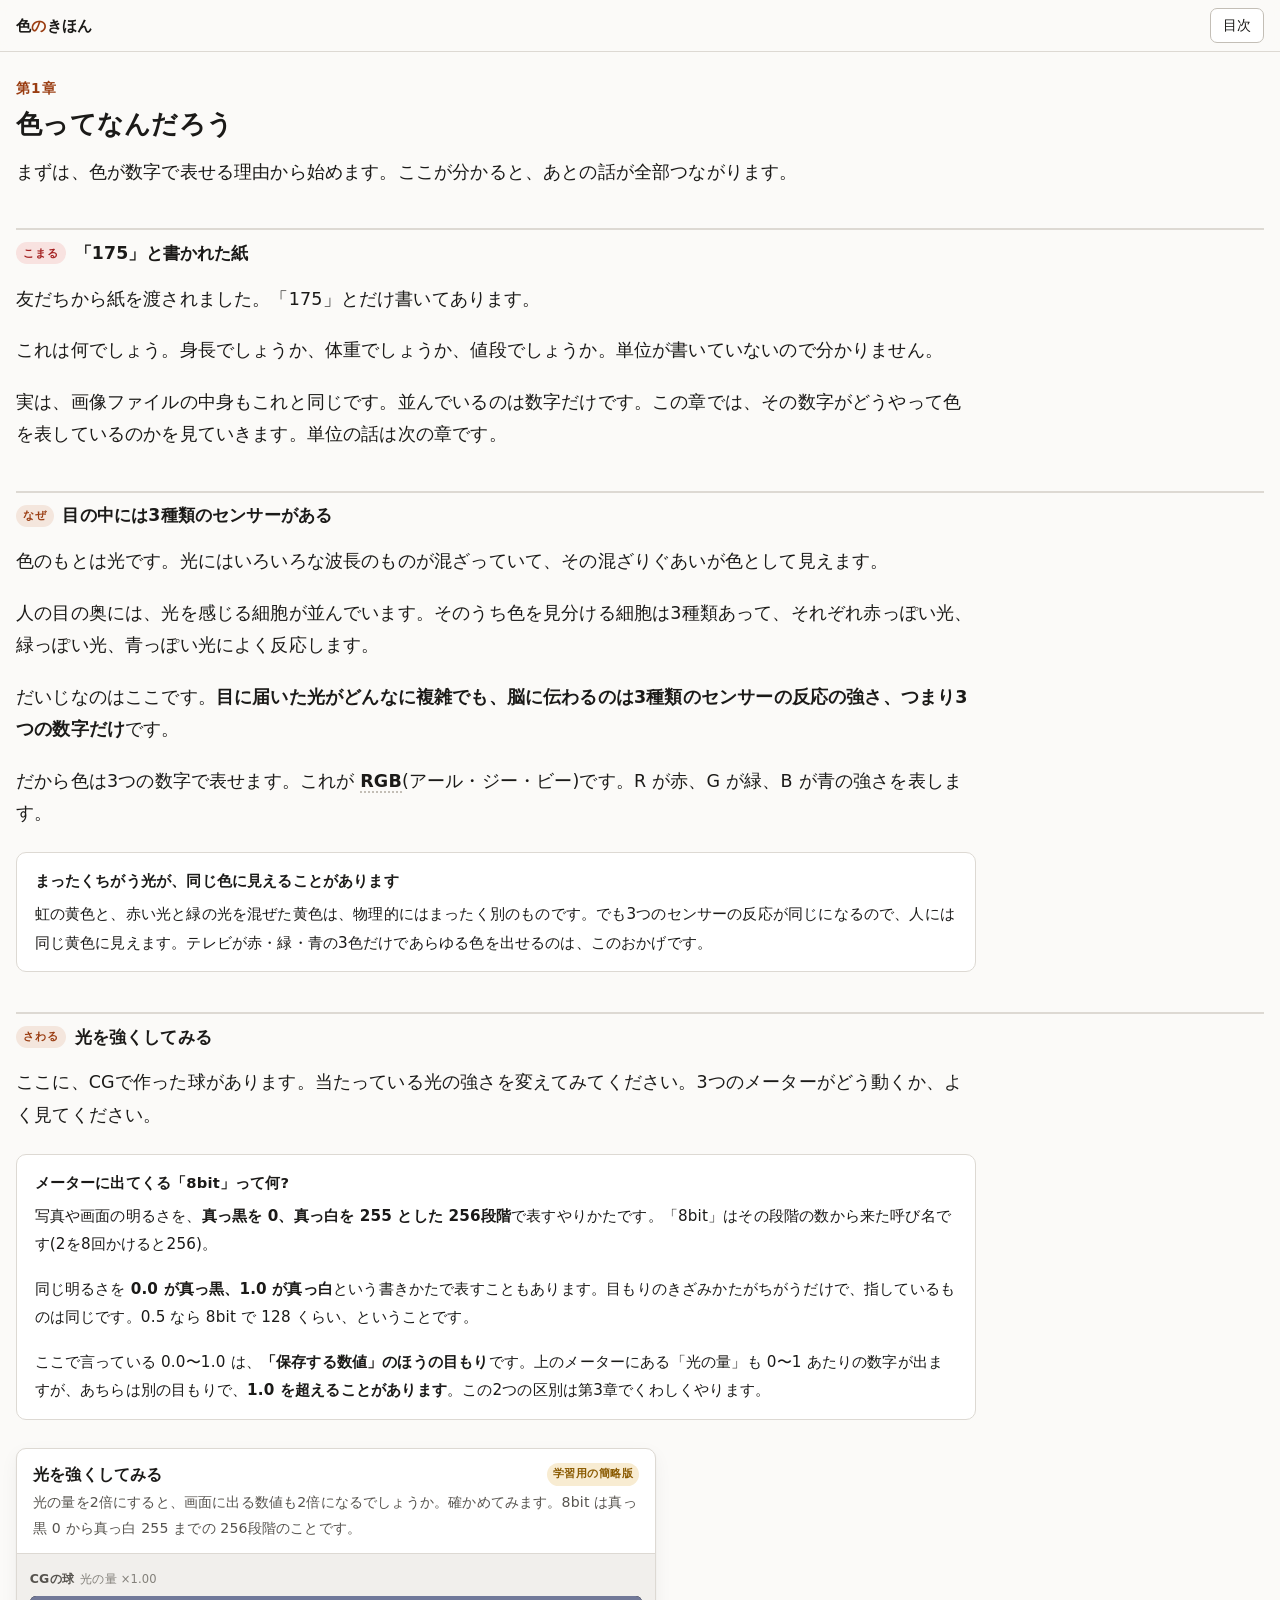
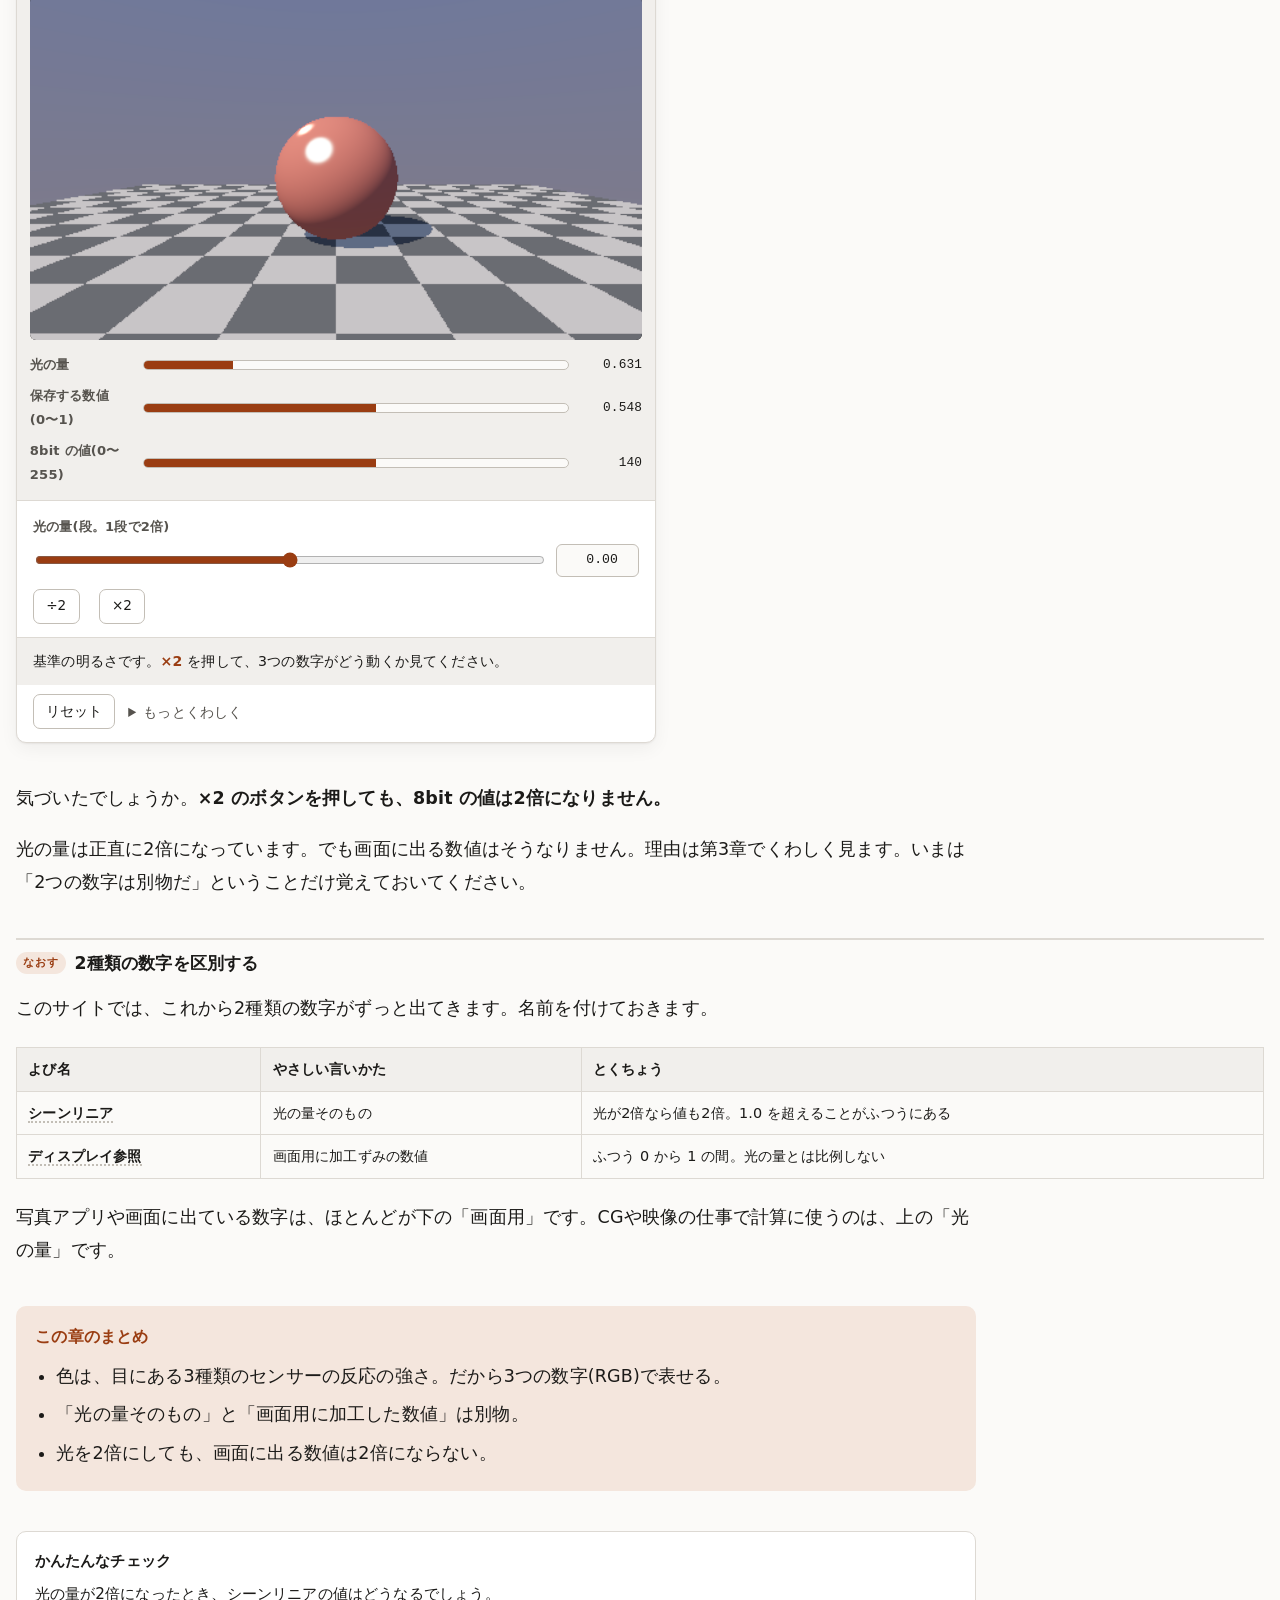
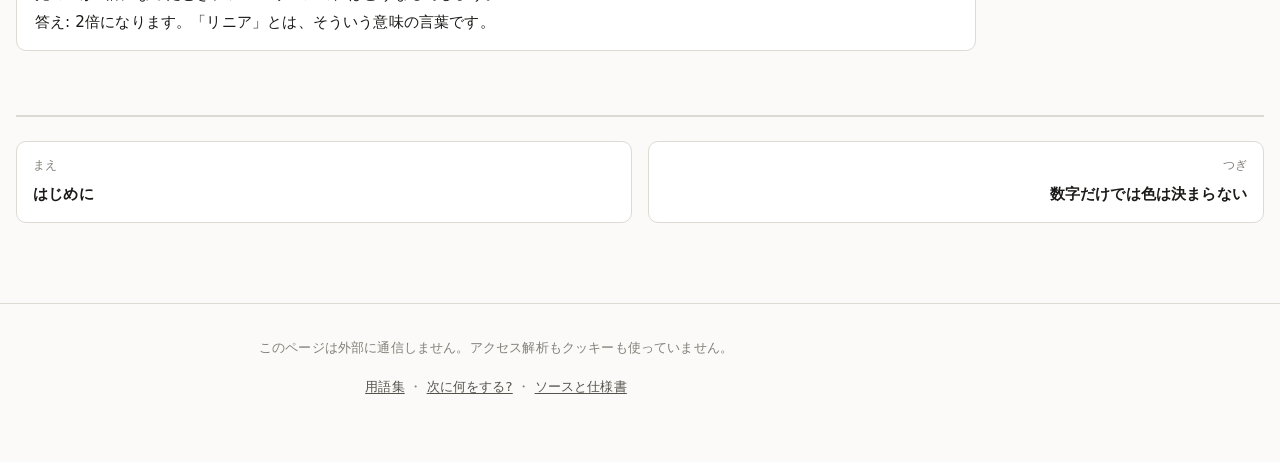
==== commit be42d303: "中間グレーと「光の量の 1.0」の説明を作り直す 「当たった光のうち18%を反射する灰色」とだけ書いていたため、 「では白は100%反射するのか。鏡でもないのに?」という疑問が 残る書きかたになってい" ====
--- a/ch01.html
+++ b/ch01.html
@@ -72,6 +72,7 @@
   <p class="note-title">メーターに出てくる「8bit」って何?</p>
   <p>写真や画面の明るさを、<strong>真っ黒を 0、真っ白を 255 とした 256段階</strong>で表すやりかたです。「8bit」はその段階の数から来た呼び名です(2を8回かけると256)。</p>
   <p>同じ明るさを <strong>0.0 が真っ黒、1.0 が真っ白</strong>という書きかたで表すこともあります。目もりのきざみかたがちがうだけで、指しているものは同じです。0.5 なら 8bit で 128 くらい、ということです。</p>
+  <p>ここで言っている 0.0〜1.0 は、<strong>「保存する数値」のほうの目もり</strong>です。上のメーターにある「光の量」も 0〜1 あたりの数字が出ますが、あちらは別の目もりで、<strong>1.0 を超えることがあります</strong>。この2つの区別は第3章でくわしくやります。</p>
 </div>
 
 <div data-widget="i01" class="js-mount">
--- a/assets/css/site.css
+++ b/assets/css/site.css
@@ -278,6 +278,25 @@
   font-size: .95rem;
 }
 
+/* 本文中の「もっとくわしく」。深入りしたい読者だけが開く。
+   既定では閉じているので、本流の読みやすさを損なわない。 */
+details.more {
+  max-width: var(--measure);
+  margin: 1.4rem 0;
+  padding: .7rem 1.1rem;
+  border-radius: var(--radius);
+  border: 1px solid var(--line);
+  background: var(--bg-sunken);
+  font-size: .95rem;
+}
+details.more > summary {
+  cursor: pointer;
+  font-weight: 700;
+  color: var(--accent);
+}
+details.more[open] > summary { margin-bottom: .7rem; }
+details.more > :last-child { margin-bottom: 0; }
+
 .recap {
   max-width: var(--measure);
   margin: 2.5rem 0;
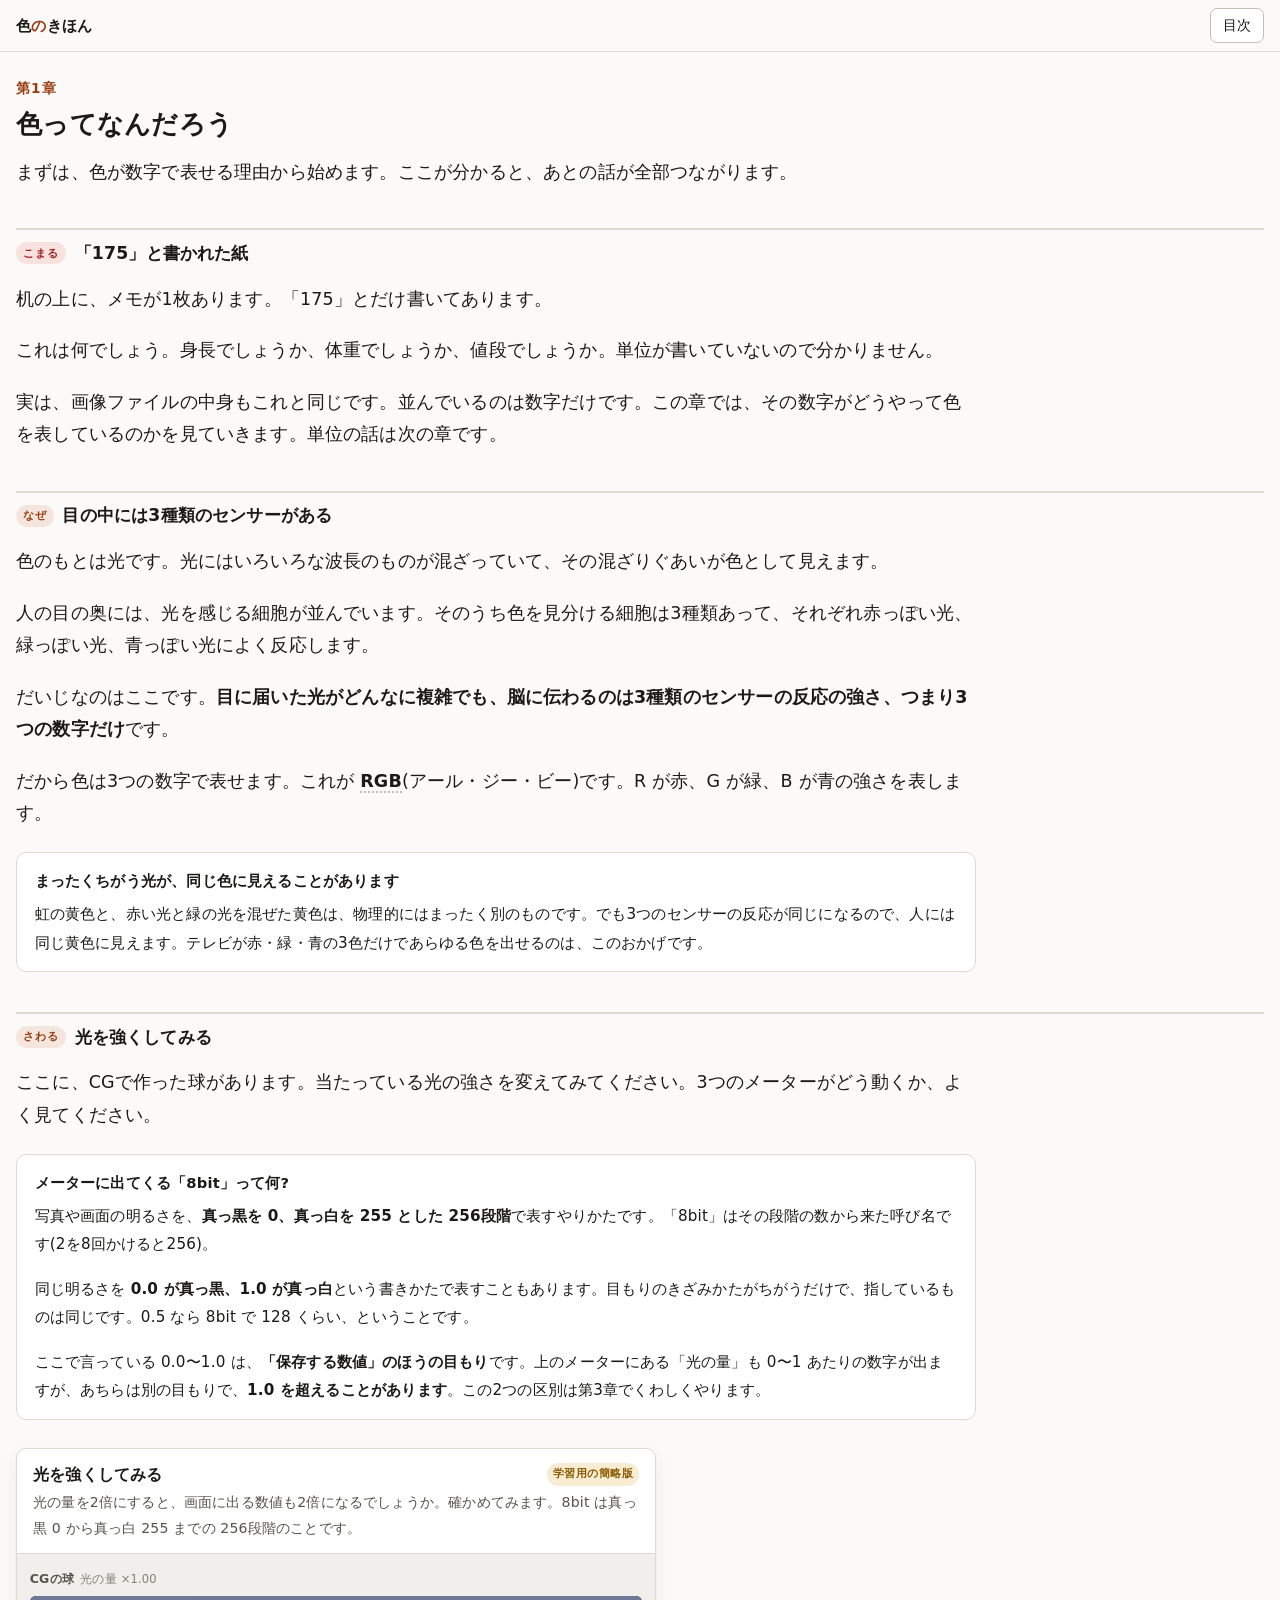
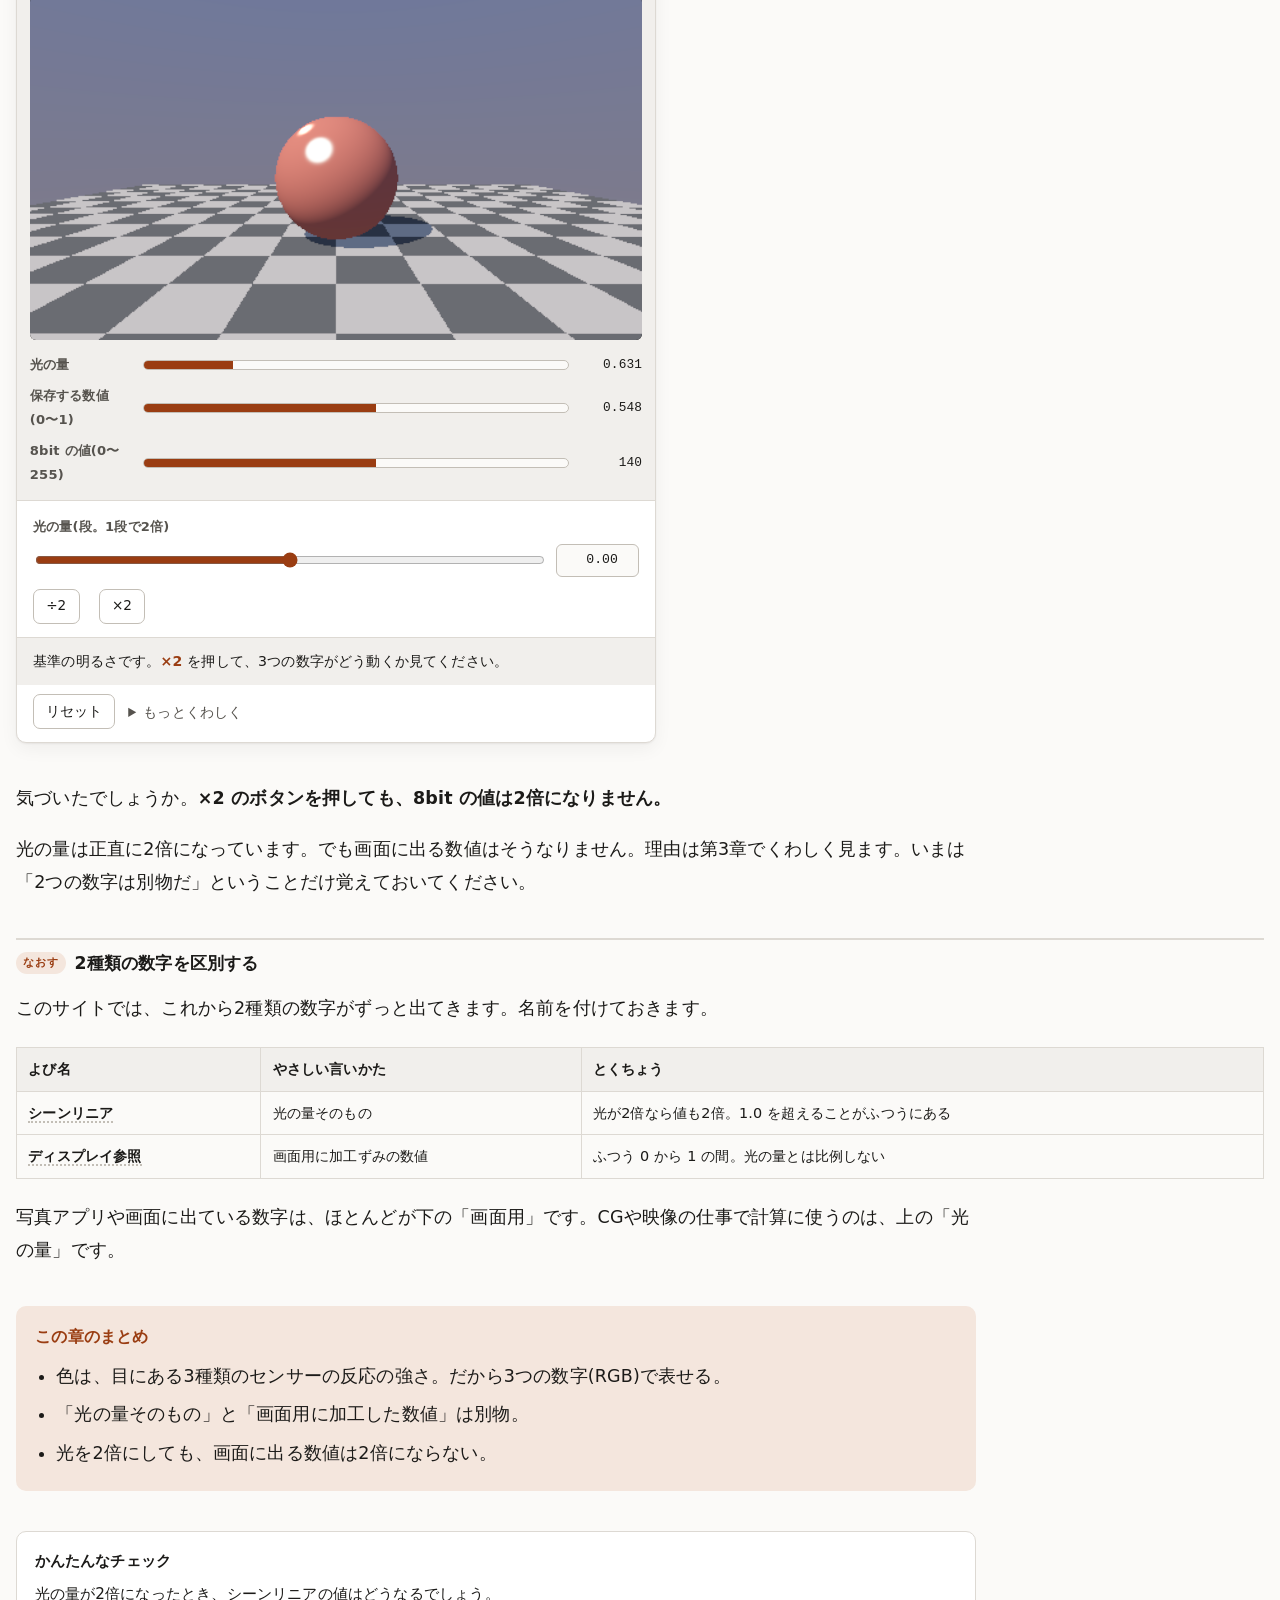
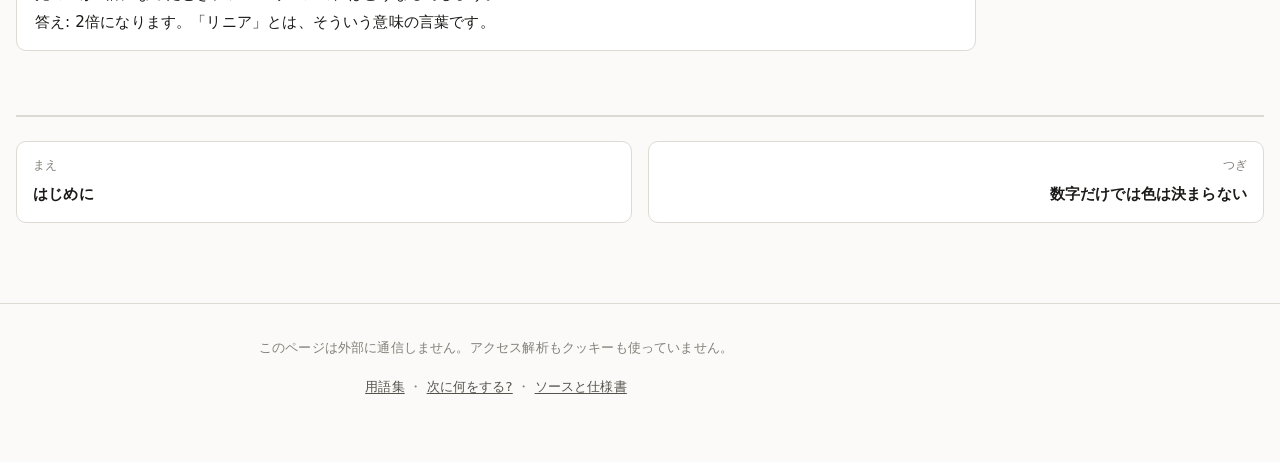
==== commit c292b5ad: "本文の語り口を大人の読者に合わせる(writer の1巡目) 読者を「中学生」から「大人」に訂正したのを受けて、本文の語り口と 例を通しで見直した。writer エージェントによる修正。 review" ====
--- a/ch01.html
+++ b/ch01.html
@@ -43,7 +43,7 @@
 
 <h2 class="step step-trouble" data-step="こまる">「175」と書かれた紙</h2>
 
-<p>友だちから紙を渡されました。「175」とだけ書いてあります。</p>
+<p>机の上に、メモが1枚あります。「175」とだけ書いてあります。</p>
 
 <p>これは何でしょう。身長でしょうか、体重でしょうか、値段でしょうか。単位が書いていないので分かりません。</p>
 
--- a/assets/css/site.css
+++ b/assets/css/site.css
@@ -870,7 +870,7 @@
   max-width: none;
 }
 
-/* ---------- 学園祭タイムライン(I-08) ---------- */
+/* ---------- 素材タイムライン(I-08) ---------- */
 
 .timeline { display: flex; gap: .25rem; }
 .strip-canvas { flex: 1 1 0; min-width: 0; height: auto; border-radius: 4px; background: #000; }
